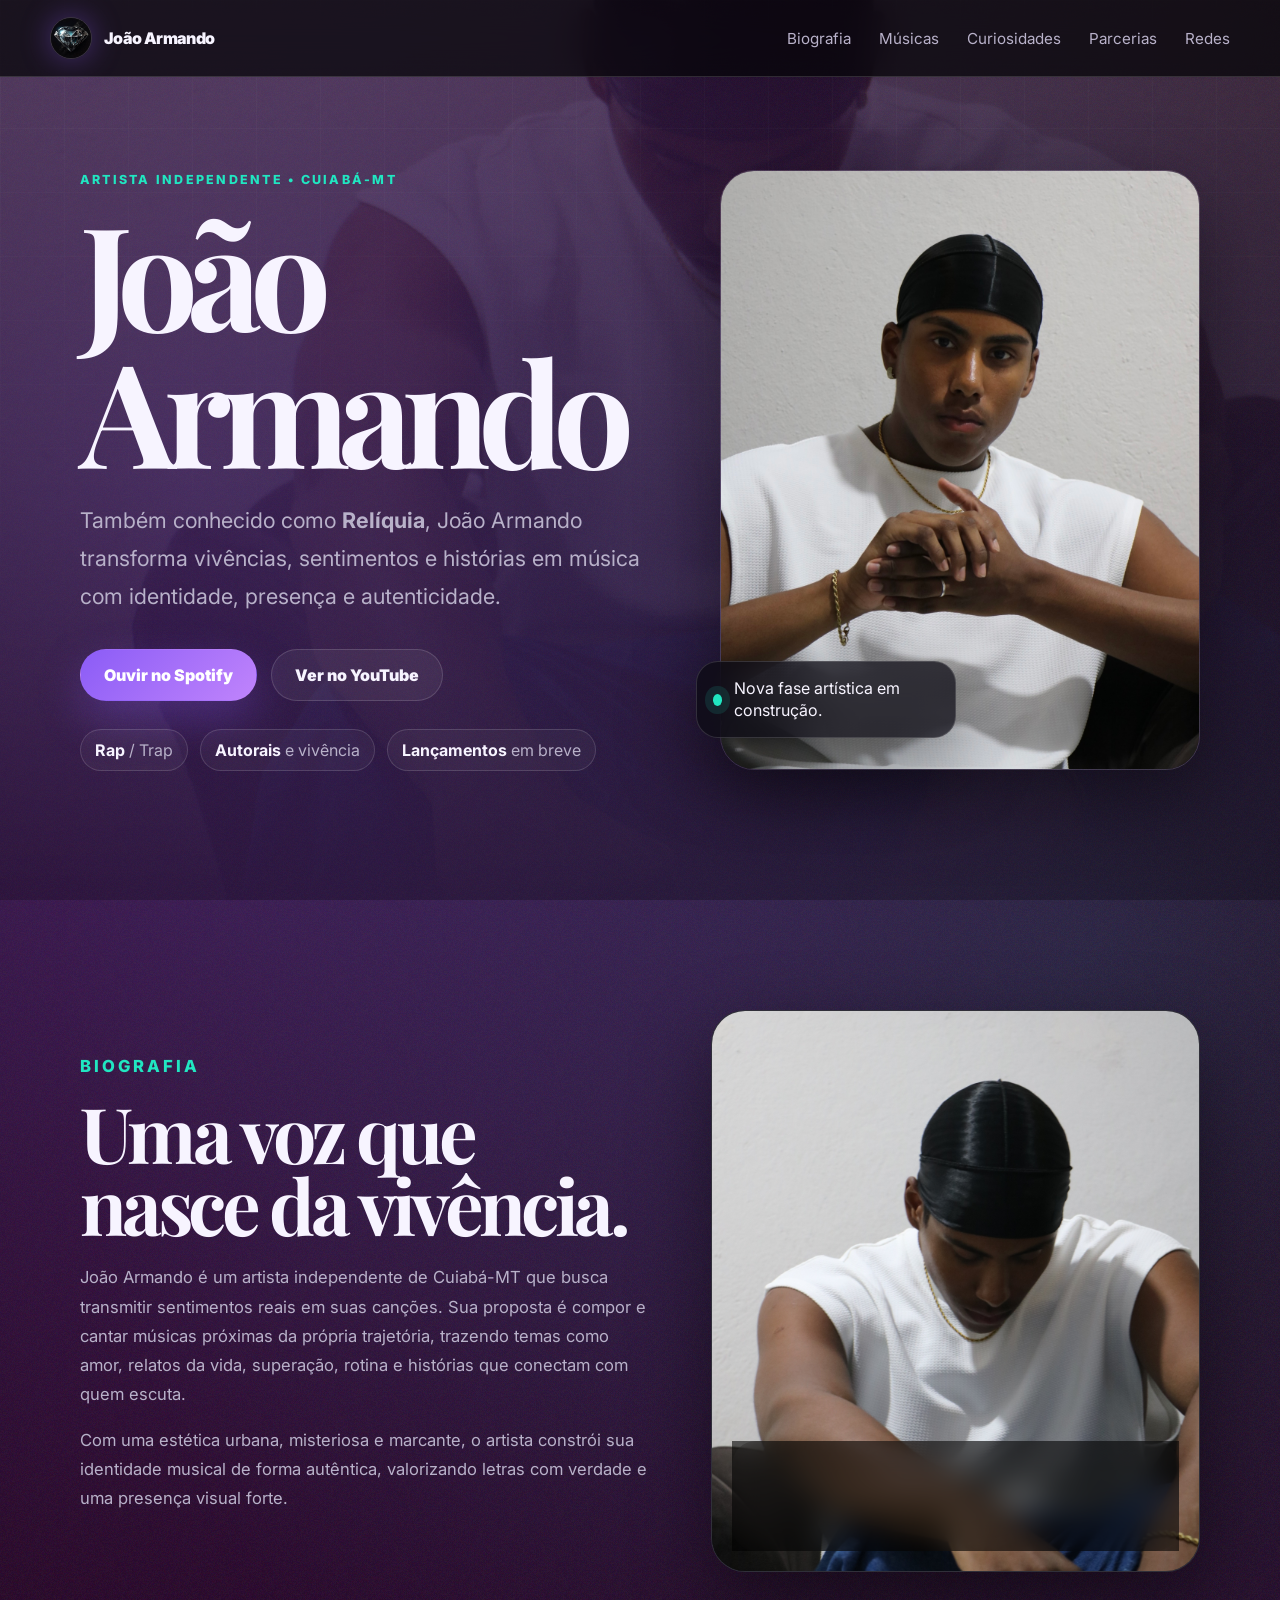
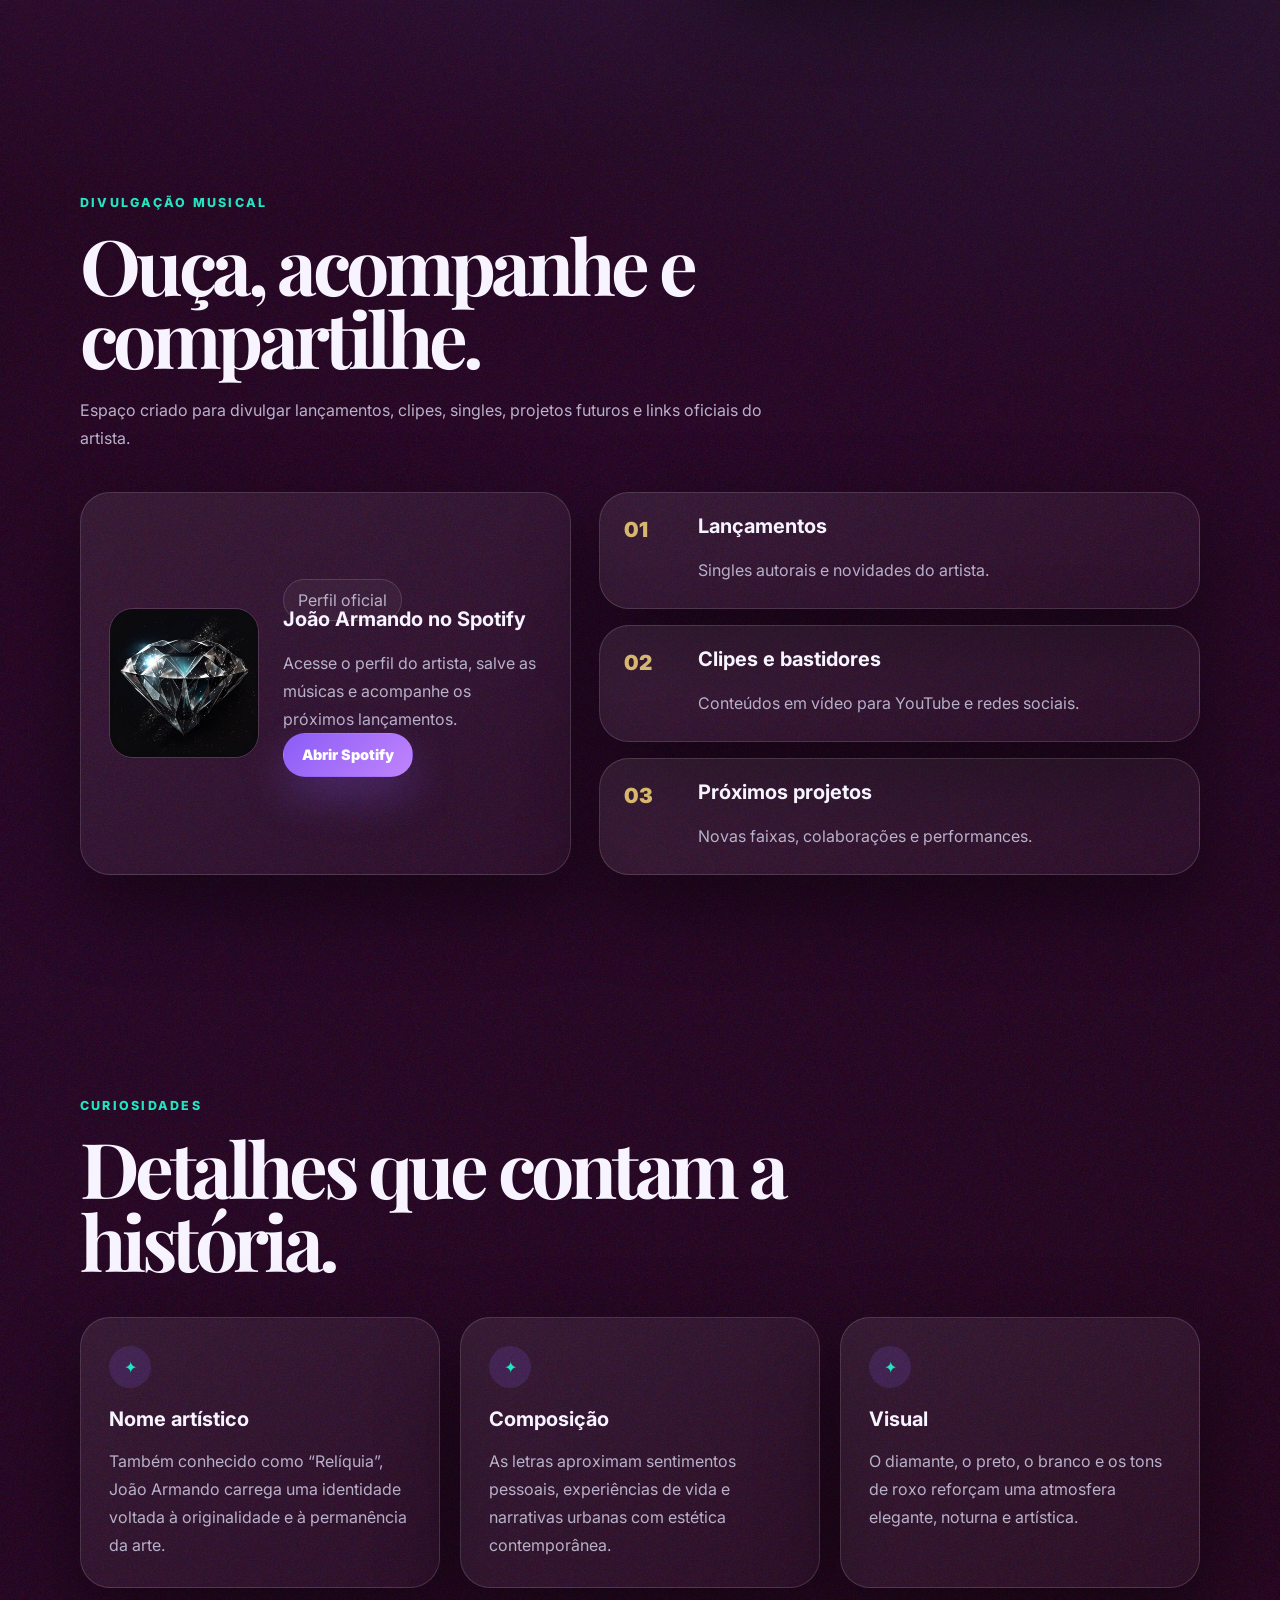
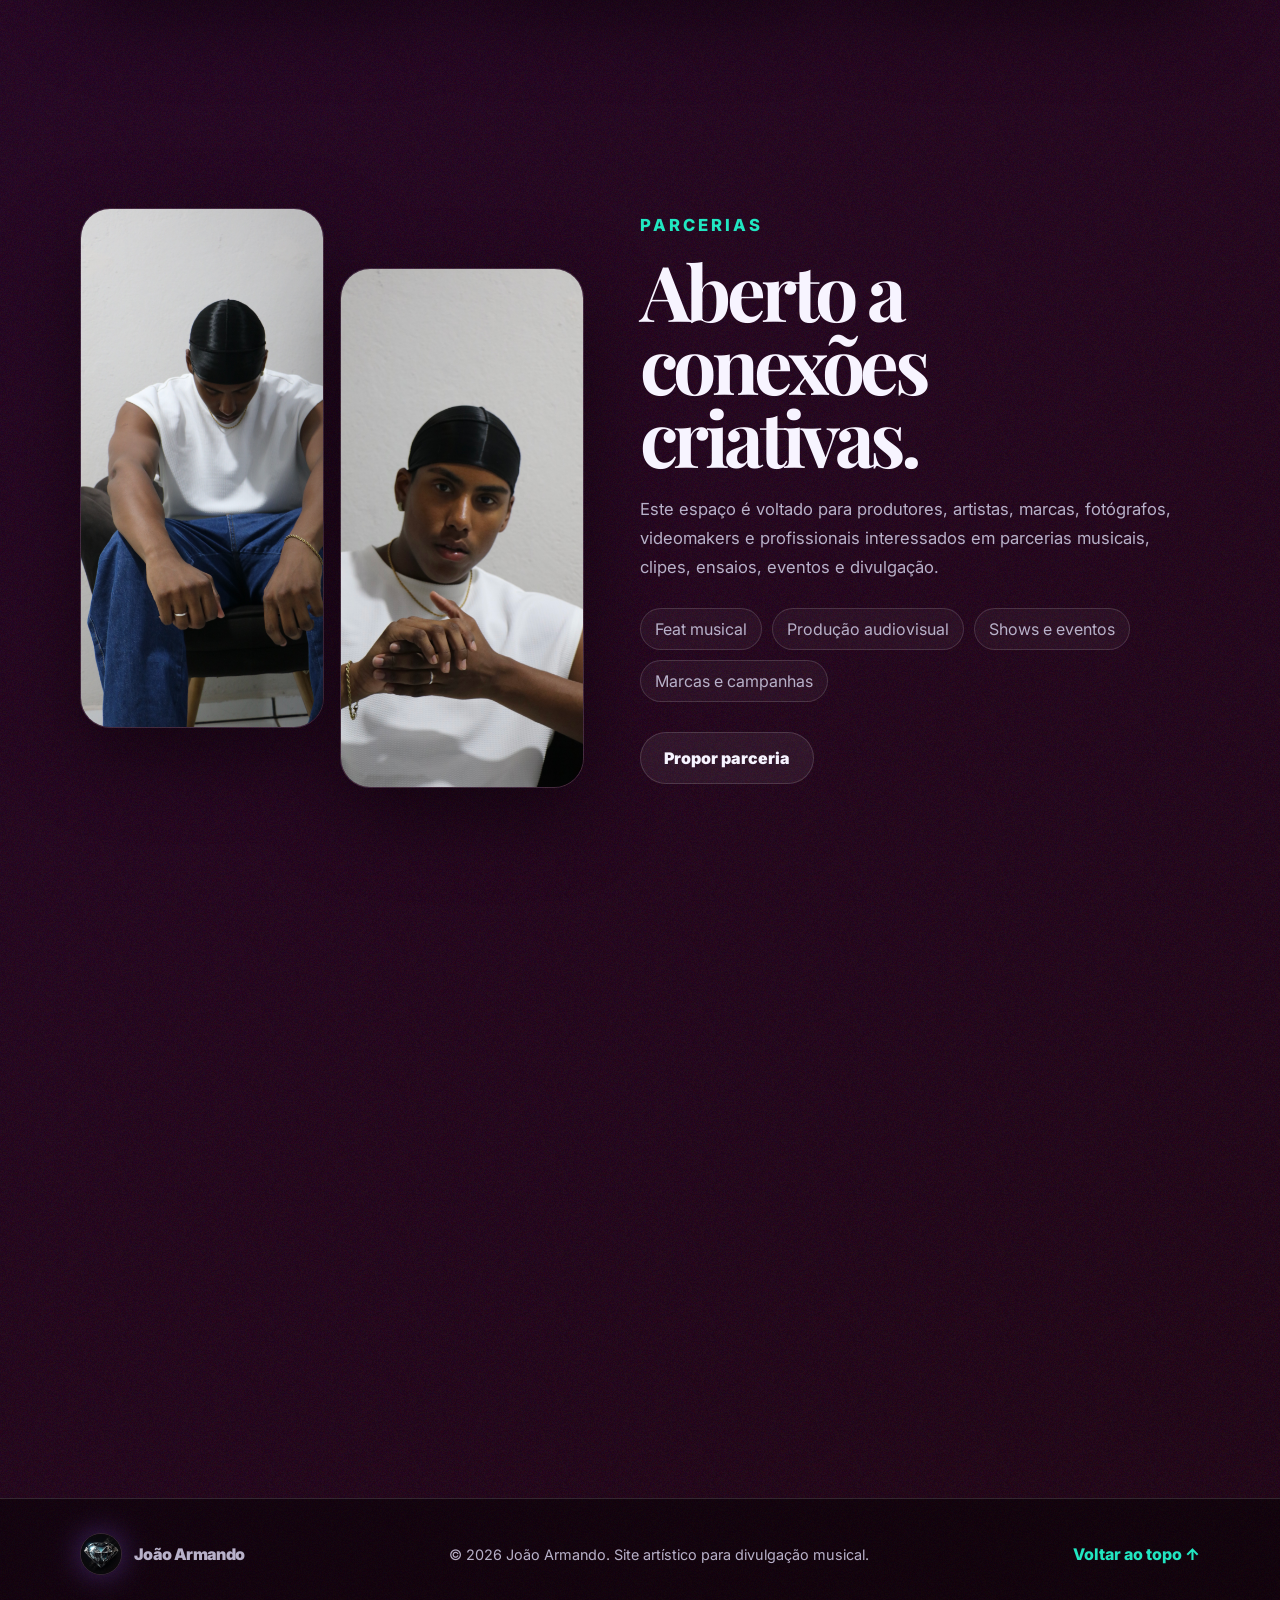
==== index.html @ 47ad0c25 "Relíquia" ====
<!DOCTYPE html>
<html lang="pt-BR">
<head>
  <meta charset="UTF-8" />
  <meta name="viewport" content="width=device-width, initial-scale=1.0" />
  <meta name="description" content="Site oficial do artista musical João Armando: biografia, músicas, parcerias, curiosidades e redes sociais." />
  <meta name="author" content="João Armando" />
  <meta property="og:title" content="João Armando | Site Oficial" />
  <meta property="og:description" content="Conheça João Armando, artista independente de Cuiabá-MT. Ouça suas músicas e acompanhe seus lançamentos." />
  <meta property="og:image" content="imagens/foto-5.jpeg" />
  <title>João Armando | Site Oficial</title>
  <link rel="icon" href="imagens/favicon.png" type="image/png" />
  <link rel="preconnect" href="https://fonts.googleapis.com">
  <link rel="preconnect" href="https://fonts.gstatic.com" crossorigin>
  <link href="https://fonts.googleapis.com/css2?family=Inter:wght@400;500;700;800;900&family=Playfair+Display:wght@700;900&display=swap" rel="stylesheet">
  <link rel="stylesheet" href="css/style.css" />
</head>
<body>
  <header class="site-header" id="topo">
    <nav class="navbar" aria-label="Navegação principal">
      <a class="brand" href="#topo" aria-label="Página inicial João Armando">
        <img src="imagens/diamante-5.jpeg" alt="Logo diamante João Armando" />
        <span>João Armando</span>
      </a>
      <button class="menu-toggle" aria-label="Abrir menu" aria-controls="menu" aria-expanded="false">☰</button>
      <ul class="menu" id="menu">
        <li><a href="#biografia">Biografia</a></li>
        <li><a href="#musicas">Músicas</a></li>
        <li><a href="#curiosidades">Curiosidades</a></li>
        <li><a href="#parcerias">Parcerias</a></li>
        <li><a href="#redes">Redes</a></li>
      </ul>
    </nav>
  </header>

  <main>
    <section class="hero section" aria-labelledby="hero-title">
      <div class="hero-bg" aria-hidden="true"></div>
      <div class="container hero-grid">
        <div class="hero-content reveal">
          <p class="eyebrow">Artista independente • Cuiabá-MT</p>
          <h1 id="hero-title">João Armando</h1>
          <p class="hero-text">Também conhecido como <strong>Relíquia</strong>, João Armando transforma vivências, sentimentos e histórias em música com identidade, presença e autenticidade.</p>
          <div class="hero-actions">
            <a class="btn btn-primary" href="https://open.spotify.com/intl-pt/artist/1fcetspB9sifVRF2FHH1wx" target="_blank" rel="noopener noreferrer">Ouvir no Spotify</a>
            <a class="btn btn-secondary" href="https://youtube.com/@joaoarmando_?si=9zKTpM1LitqC-idw" target="_blank" rel="noopener noreferrer">Ver no YouTube</a>
          </div>
          <div class="hero-stats" aria-label="Destaques do artista">
            <span><strong>Rap</strong> / Trap</span>
            <span><strong>Autorais</strong> e vivência</span>
            <span><strong>Lançamentos</strong> em breve</span>
          </div>
        </div>
        <div class="hero-card reveal delay-1">
          <img src="imagens/foto-5.jpeg" alt="João Armando em sessão fotográfica" />
          <div class="glass-card">
            <span class="pulse"></span>
            <p>Nova fase artística em construção.</p>
          </div>
        </div>
      </div>
    </section>

    <section class="section biography" id="biografia" aria-labelledby="bio-title">
      <div class="container split-grid">
        <div class="section-copy reveal">
          <p class="eyebrow">Biografia</p>
          <h2 id="bio-title">Uma voz que nasce da vivência.</h2>
          <p>João Armando é um artista independente de Cuiabá-MT que busca transmitir sentimentos reais em suas canções. Sua proposta é compor e cantar músicas próximas da própria trajetória, trazendo temas como amor, relatos da vida, superação, rotina e histórias que conectam com quem escuta.</p>
          <p>Com uma estética urbana, misteriosa e marcante, o artista constrói sua identidade musical de forma autêntica, valorizando letras com verdade e uma presença visual forte.</p>
        </div>
        <div class="quote-card reveal delay-1">
          <img src="imagens/foto-4.jpeg" alt="Retrato artístico de João Armando" />
          <blockquote>“Música é sentimento, memória e vivência transformada em som.”</blockquote>
        </div>
      </div>
    </section>

    <section class="section music" id="musicas" aria-labelledby="music-title">
      <div class="container">
        <div class="section-heading reveal">
          <p class="eyebrow">Divulgação musical</p>
          <h2 id="music-title">Ouça, acompanhe e compartilhe.</h2>
          <p>Espaço criado para divulgar lançamentos, clipes, singles, projetos futuros e links oficiais do artista.</p>
        </div>
        <div class="music-layout">
          <article class="feature-player reveal">
            <div class="cover-art">
              <img src="imagens/diamante-5.jpeg" alt="Arte de capa com diamante" />
            </div>
            <div>
              <span class="tag">Perfil oficial</span>
              <h3>João Armando no Spotify</h3>
              <p>Acesse o perfil do artista, salve as músicas e acompanhe os próximos lançamentos.</p>
              <a class="btn btn-primary small" href="https://open.spotify.com/intl-pt/artist/1fcetspB9sifVRF2FHH1wx" target="_blank" rel="noopener noreferrer">Abrir Spotify</a>
            </div>
          </article>
          <div class="track-list reveal delay-1">
            <article>
              <span>01</span>
              <div><h3>Lançamentos</h3><p>Singles autorais e novidades do artista.</p></div>
            </article>
            <article>
              <span>02</span>
              <div><h3>Clipes e bastidores</h3><p>Conteúdos em vídeo para YouTube e redes sociais.</p></div>
            </article>
            <article>
              <span>03</span>
              <div><h3>Próximos projetos</h3><p>Novas faixas, colaborações e performances.</p></div>
            </article>
          </div>
        </div>
      </div>
    </section>

    <section class="section curiosities" id="curiosidades" aria-labelledby="curiosities-title">
      <div class="container">
        <div class="section-heading reveal">
          <p class="eyebrow">Curiosidades</p>
          <h2 id="curiosities-title">Detalhes que contam a história.</h2>
        </div>
        <div class="cards-grid">
          <article class="info-card reveal">
            <h3>Nome artístico</h3>
            <p>Também conhecido como “Relíquia”, João Armando carrega uma identidade voltada à originalidade e à permanência da arte.</p>
          </article>
          <article class="info-card reveal delay-1">
            <h3>Composição</h3>
            <p>As letras aproximam sentimentos pessoais, experiências de vida e narrativas urbanas com estética contemporânea.</p>
          </article>
          <article class="info-card reveal delay-2">
            <h3>Visual</h3>
            <p>O diamante, o preto, o branco e os tons de roxo reforçam uma atmosfera elegante, noturna e artística.</p>
          </article>
        </div>
      </div>
    </section>

    <section class="section partnerships" id="parcerias" aria-labelledby="partners-title">
      <div class="container split-grid reverse">
        <div class="gallery-mosaic reveal">
          <img src="imagens/foto-3.jpeg" alt="Foto artística João Armando sentado" />
          <img src="imagens/foto-6.jpeg" alt="Retrato João Armando olhando para a câmera" />
        </div>
        <div class="section-copy reveal delay-1">
          <p class="eyebrow">Parcerias</p>
          <h2 id="partners-title">Aberto a conexões criativas.</h2>
          <p>Este espaço é voltado para produtores, artistas, marcas, fotógrafos, videomakers e profissionais interessados em parcerias musicais, clipes, ensaios, eventos e divulgação.</p>
          <div class="partner-list">
            <span>Feat musical</span>
            <span>Produção audiovisual</span>
            <span>Shows e eventos</span>
            <span>Marcas e campanhas</span>
          </div>
          <a class="btn btn-secondary" href="mailto:contato@joaoarmando.com?subject=Parceria%20com%20Jo%C3%A3o%20Armando">Propor parceria</a>
        </div>
      </div>
    </section>

    <section class="section social" id="redes" aria-labelledby="social-title">
      <div class="container social-box reveal">
        <p class="eyebrow">Redes sociais</p>
        <h2 id="social-title">Siga João Armando.</h2>
        <p>Acompanhe lançamentos, bastidores, fotos, novidades e conteúdos oficiais.</p>
        <div class="social-links">
          <a href="https://open.spotify.com/intl-pt/artist/1fcetspB9sifVRF2FHH1wx" target="_blank" rel="noopener noreferrer" aria-label="Spotify de João Armando">
            <img src="imagens/spotify.svg" alt="" /> Spotify
          </a>
          <a href="https://www.instagram.com/armandooj_?igsh=MzkzcWM2dXNzdDd6&utm_source=qr" target="_blank" rel="noopener noreferrer" aria-label="Instagram de João Armando">
            <img src="imagens/instagram.png" alt="" /> Instagram
          </a>
          <a href="https://youtube.com/@joaoarmando_?si=9zKTpM1LitqC-idw" target="_blank" rel="noopener noreferrer" aria-label="YouTube de João Armando">▶ YouTube</a>
        </div>
      </div>
    </section>
  </main>

  <footer class="site-footer">
    <div class="container footer-grid">
      <a class="brand" href="#topo">
        <img src="imagens/diamante-5.jpeg" alt="Logo diamante João Armando" />
        <span>João Armando</span>
      </a>
      <p>© 2026 João Armando. Site artístico para divulgação musical.</p>
      <a href="#topo">Voltar ao topo ↑</a>
    </div>
  </footer>

  <script>
    const toggle = document.querySelector('.menu-toggle');
    const menu = document.querySelector('#menu');
    toggle.addEventListener('click', () => {
      const open = menu.classList.toggle('is-open');
      toggle.setAttribute('aria-expanded', open ? 'true' : 'false');
    });

    const reveals = document.querySelectorAll('.reveal');
    const observer = new IntersectionObserver((entries) => {
      entries.forEach((entry) => {
        if (entry.isIntersecting) entry.target.classList.add('visible');
      });
    }, { threshold: 0.12 });
    reveals.forEach((el) => observer.observe(el));
  </script>
</body>
</html>
---- css/style.css ----
:root {
  --bg: #050508;
  --bg-soft: #0e0d18;
  --text: #f7f4ff;
  --muted: #b8b1c9;
  --line: rgba(255, 255, 255, 0.14);
  --accent: #8b5cf6;
  --accent-2: #21e6c1;
  --gold: #d7b66d;
  --shadow: 0 28px 80px rgba(0, 0, 0, 0.45);
}

* { box-sizing: border-box; }
html { scroll-behavior: smooth; }
body {
  margin: 0;
  font-family: 'Inter', Arial, sans-serif;
  color: var(--text);
  background:
    radial-gradient(circle at 15% 10%, rgba(139, 92, 246, 0.35), transparent 30%),
    radial-gradient(circle at 85% 20%, rgba(33, 230, 193, 0.12), transparent 26%),
    url('../imagens/ruido.png'),
    linear-gradient(145deg, #030304 0%, #0d061c 44%, #050508 100%);
  min-height: 100vh;
  overflow-x: hidden;
}

body::before {
  content: "";
  position: fixed;
  inset: 0;
  pointer-events: none;
  background: linear-gradient(rgba(255,255,255,.03) 1px, transparent 1px), linear-gradient(90deg, rgba(255,255,255,.03) 1px, transparent 1px);
  background-size: 64px 64px;
  mask-image: linear-gradient(to bottom, black 0%, transparent 80%);
  z-index: -1;
}

img { max-width: 100%; display: block; }
a { color: inherit; text-decoration: none; }
.container { width: min(1120px, calc(100% - 32px)); margin: 0 auto; }
.section { padding: 110px 0; position: relative; }

.site-header {
  position: fixed;
  top: 0;
  left: 0;
  right: 0;
  z-index: 20;
  backdrop-filter: blur(18px);
  background: rgba(5, 5, 8, 0.72);
  border-bottom: 1px solid var(--line);
}

.navbar {
  width: min(1180px, calc(100% - 32px));
  margin: 0 auto;
  height: 76px;
  display: flex;
  align-items: center;
  justify-content: space-between;
}

.brand { display: inline-flex; align-items: center; gap: 12px; font-weight: 900; letter-spacing: -.04em; }
.brand img { width: 42px; height: 42px; object-fit: cover; border-radius: 50%; border: 1px solid var(--line); box-shadow: 0 0 30px rgba(139, 92, 246, .4); }

.menu { display: flex; gap: 28px; list-style: none; margin: 0; padding: 0; color: var(--muted); font-size: .95rem; }
.menu a { transition: .25s ease; }
.menu a:hover { color: var(--text); }
.menu-toggle { display: none; background: transparent; color: var(--text); border: 1px solid var(--line); border-radius: 12px; padding: 8px 11px; font-size: 1.2rem; }

.hero { min-height: 100vh; display: flex; align-items: center; padding-top: 150px; }
.hero-bg {
  position: absolute;
  inset: 0;
  background: linear-gradient(to bottom, rgba(5,5,8,.25), rgba(5,5,8,.95)), url('../imagens/foto-3.jpeg') center/cover no-repeat;
  opacity: .25;
  filter: saturate(1.1) contrast(1.05);
}
.hero-grid { position: relative; display: grid; grid-template-columns: 1.03fr .85fr; gap: 58px; align-items: center; }
.eyebrow { margin: 0 0 14px; color: var(--accent-2); text-transform: uppercase; letter-spacing: .18em; font-size: .78rem; font-weight: 800; }
h1, h2, h3 { margin-top: 0; line-height: .95; }
h1 { font-family: 'Playfair Display', serif; font-size: clamp(4rem, 12vw, 9rem); letter-spacing: -.08em; margin-bottom: 24px; }
h2 { font-family: 'Playfair Display', serif; font-size: clamp(2.4rem, 6vw, 5rem); letter-spacing: -.06em; margin-bottom: 22px; }
h3 { font-size: 1.25rem; }
p { color: var(--muted); line-height: 1.75; }
.hero-text { font-size: clamp(1.05rem, 2vw, 1.35rem); max-width: 640px; }
.hero-actions { display: flex; flex-wrap: wrap; gap: 14px; margin: 34px 0 28px; }
.btn {
  display: inline-flex;
  align-items: center;
  justify-content: center;
  min-height: 52px;
  padding: 0 23px;
  border-radius: 999px;
  font-weight: 900;
  border: 1px solid var(--line);
  transition: transform .25s ease, background .25s ease, border .25s ease;
}
.btn:hover { transform: translateY(-3px); }
.btn-primary { background: linear-gradient(135deg, var(--accent), #c084fc); color: white; border-color: transparent; box-shadow: 0 18px 45px rgba(139, 92, 246, .3); }
.btn-secondary { background: rgba(255,255,255,.06); }
.btn.small { min-height: 44px; padding: 0 18px; font-size: .9rem; }
.hero-stats { display: flex; flex-wrap: wrap; gap: 12px; }
.hero-stats span, .partner-list span, .tag {
  border: 1px solid var(--line);
  color: var(--muted);
  border-radius: 999px;
  padding: 10px 14px;
  background: rgba(255,255,255,.04);
}
.hero-stats strong { color: var(--text); }

.hero-card { position: relative; }
.hero-card > img { width: 100%; aspect-ratio: 4 / 5; object-fit: cover; border-radius: 34px; box-shadow: var(--shadow); border: 1px solid var(--line); }
.glass-card { position: absolute; left: -24px; bottom: 32px; max-width: 260px; display: flex; align-items: center; gap: 12px; background: rgba(10,9,18,.72); border: 1px solid var(--line); border-radius: 22px; backdrop-filter: blur(18px); padding: 16px; box-shadow: var(--shadow); }
.glass-card p { margin: 0; color: var(--text); line-height: 1.35; }
.pulse { width: 12px; height: 12px; border-radius: 50%; background: var(--accent-2); box-shadow: 0 0 0 8px rgba(33, 230, 193, .12); }

.split-grid { display: grid; grid-template-columns: 1fr .85fr; gap: 56px; align-items: center; }
.split-grid.reverse { grid-template-columns: .9fr 1fr; }
.section-copy p { font-size: 1.04rem; }
.quote-card { position: relative; border-radius: 34px; overflow: hidden; background: var(--bg-soft); border: 1px solid var(--line); box-shadow: var(--shadow); }
.quote-card img { width: 100%; height: 560px; object-fit: cover; }
.quote-card blockquote { position: absolute; left: 20px; right: 20px; bottom: 20px; margin: 0; padding: 22px; border-radius: 24px; background: rgba(0,0,0,.58); backdrop-filter: blur(14px); font-family: 'Playfair Display', serif; font-size: 1.55rem; }

.section-heading { max-width: 720px; margin-bottom: 40px; }
.music-layout { display: grid; grid-template-columns: .9fr 1.1fr; gap: 28px; }
.feature-player, .track-list article, .info-card, .social-box {
  background: linear-gradient(145deg, rgba(255,255,255,.08), rgba(255,255,255,.035));
  border: 1px solid var(--line);
  border-radius: 30px;
  box-shadow: var(--shadow);
}
.feature-player { padding: 28px; display: grid; grid-template-columns: 150px 1fr; gap: 24px; align-items: center; }
.cover-art img { aspect-ratio: 1; object-fit: cover; border-radius: 24px; border: 1px solid var(--line); }
.track-list { display: grid; gap: 16px; }
.track-list article { padding: 24px; display: grid; grid-template-columns: 56px 1fr; gap: 18px; align-items: start; }
.track-list span { color: var(--gold); font-weight: 900; font-size: 1.3rem; }
.track-list p, .feature-player p, .info-card p { margin-bottom: 0; }

.cards-grid { display: grid; grid-template-columns: repeat(3, 1fr); gap: 20px; }
.info-card { padding: 28px; min-height: 250px; }
.info-card h3 { color: var(--text); margin-bottom: 18px; }
.info-card::before { content: "✦"; display: inline-grid; place-items: center; width: 42px; height: 42px; margin-bottom: 22px; border-radius: 50%; background: rgba(139, 92, 246, .16); color: var(--accent-2); }

.gallery-mosaic { display: grid; grid-template-columns: 1fr 1fr; gap: 16px; }
.gallery-mosaic img { height: 520px; width: 100%; object-fit: cover; border-radius: 30px; border: 1px solid var(--line); box-shadow: var(--shadow); }
.gallery-mosaic img:nth-child(2) { margin-top: 60px; }
.partner-list { display: flex; flex-wrap: wrap; gap: 10px; margin: 26px 0 30px; }

.social-box { text-align: center; padding: 60px 30px; }
.social-box p { max-width: 600px; margin: 0 auto 30px; }
.social-links { display: flex; flex-wrap: wrap; justify-content: center; gap: 14px; }
.social-links a { min-height: 54px; display: inline-flex; align-items: center; gap: 10px; border: 1px solid var(--line); border-radius: 999px; padding: 0 22px; background: rgba(255,255,255,.06); font-weight: 900; transition: .25s ease; }
.social-links a:hover { transform: translateY(-3px); background: rgba(255,255,255,.1); }
.social-links img { width: 24px; height: 24px; object-fit: contain; }

.site-footer { border-top: 1px solid var(--line); padding: 34px 0; background: rgba(0,0,0,.45); }
.footer-grid { display: flex; justify-content: space-between; gap: 20px; align-items: center; color: var(--muted); }
.footer-grid p { margin: 0; font-size: .9rem; }
.footer-grid > a:last-child { color: var(--accent-2); font-weight: 800; }

.reveal { opacity: 0; transform: translateY(26px); transition: 700ms ease; }
.reveal.visible { opacity: 1; transform: translateY(0); }
.delay-1 { transition-delay: 120ms; }
.delay-2 { transition-delay: 220ms; }

@media (max-width: 920px) {
  .menu-toggle { display: block; }
  .menu { position: absolute; top: 76px; left: 16px; right: 16px; display: none; flex-direction: column; gap: 4px; background: rgba(5,5,8,.96); border: 1px solid var(--line); border-radius: 20px; padding: 16px; }
  .menu.is-open { display: flex; }
  .menu a { display: block; padding: 12px; }
  .hero-grid, .split-grid, .split-grid.reverse, .music-layout { grid-template-columns: 1fr; }
  .hero { padding-top: 120px; }
  .hero-card { max-width: 520px; }
  .cards-grid { grid-template-columns: 1fr; }
  .gallery-mosaic img { height: 420px; }
  .footer-grid { flex-direction: column; text-align: center; }
}

@media (max-width: 620px) {
  .section { padding: 78px 0; }
  h1 { font-size: 4rem; }
  .hero-actions, .social-links { align-items: stretch; flex-direction: column; }
  .btn, .social-links a { width: 100%; }
  .feature-player { grid-template-columns: 1fr; }
  .glass-card { position: static; margin-top: 16px; max-width: none; }
  .quote-card img, .gallery-mosaic img { height: 360px; }
  .gallery-mosaic { grid-template-columns: 1fr; }
  .gallery-mosaic img:nth-child(2) { margin-top: 0; }
}
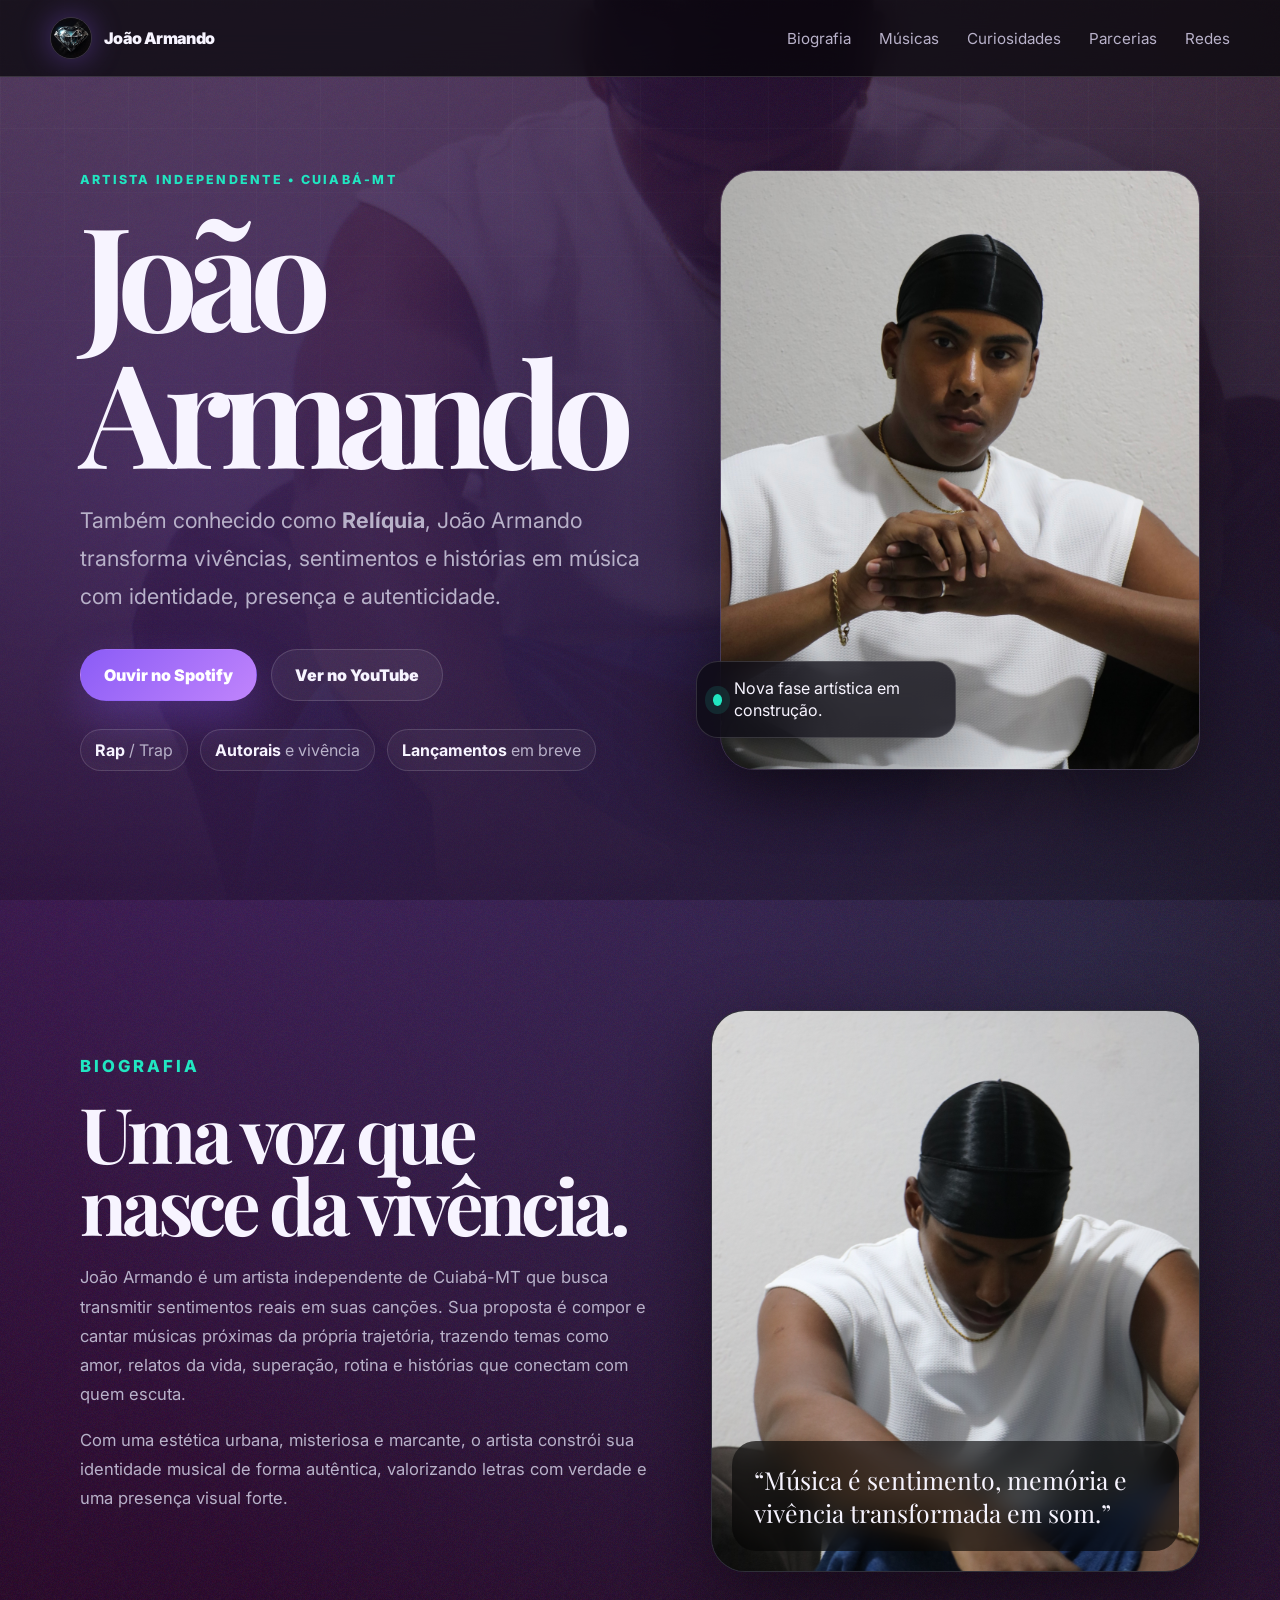
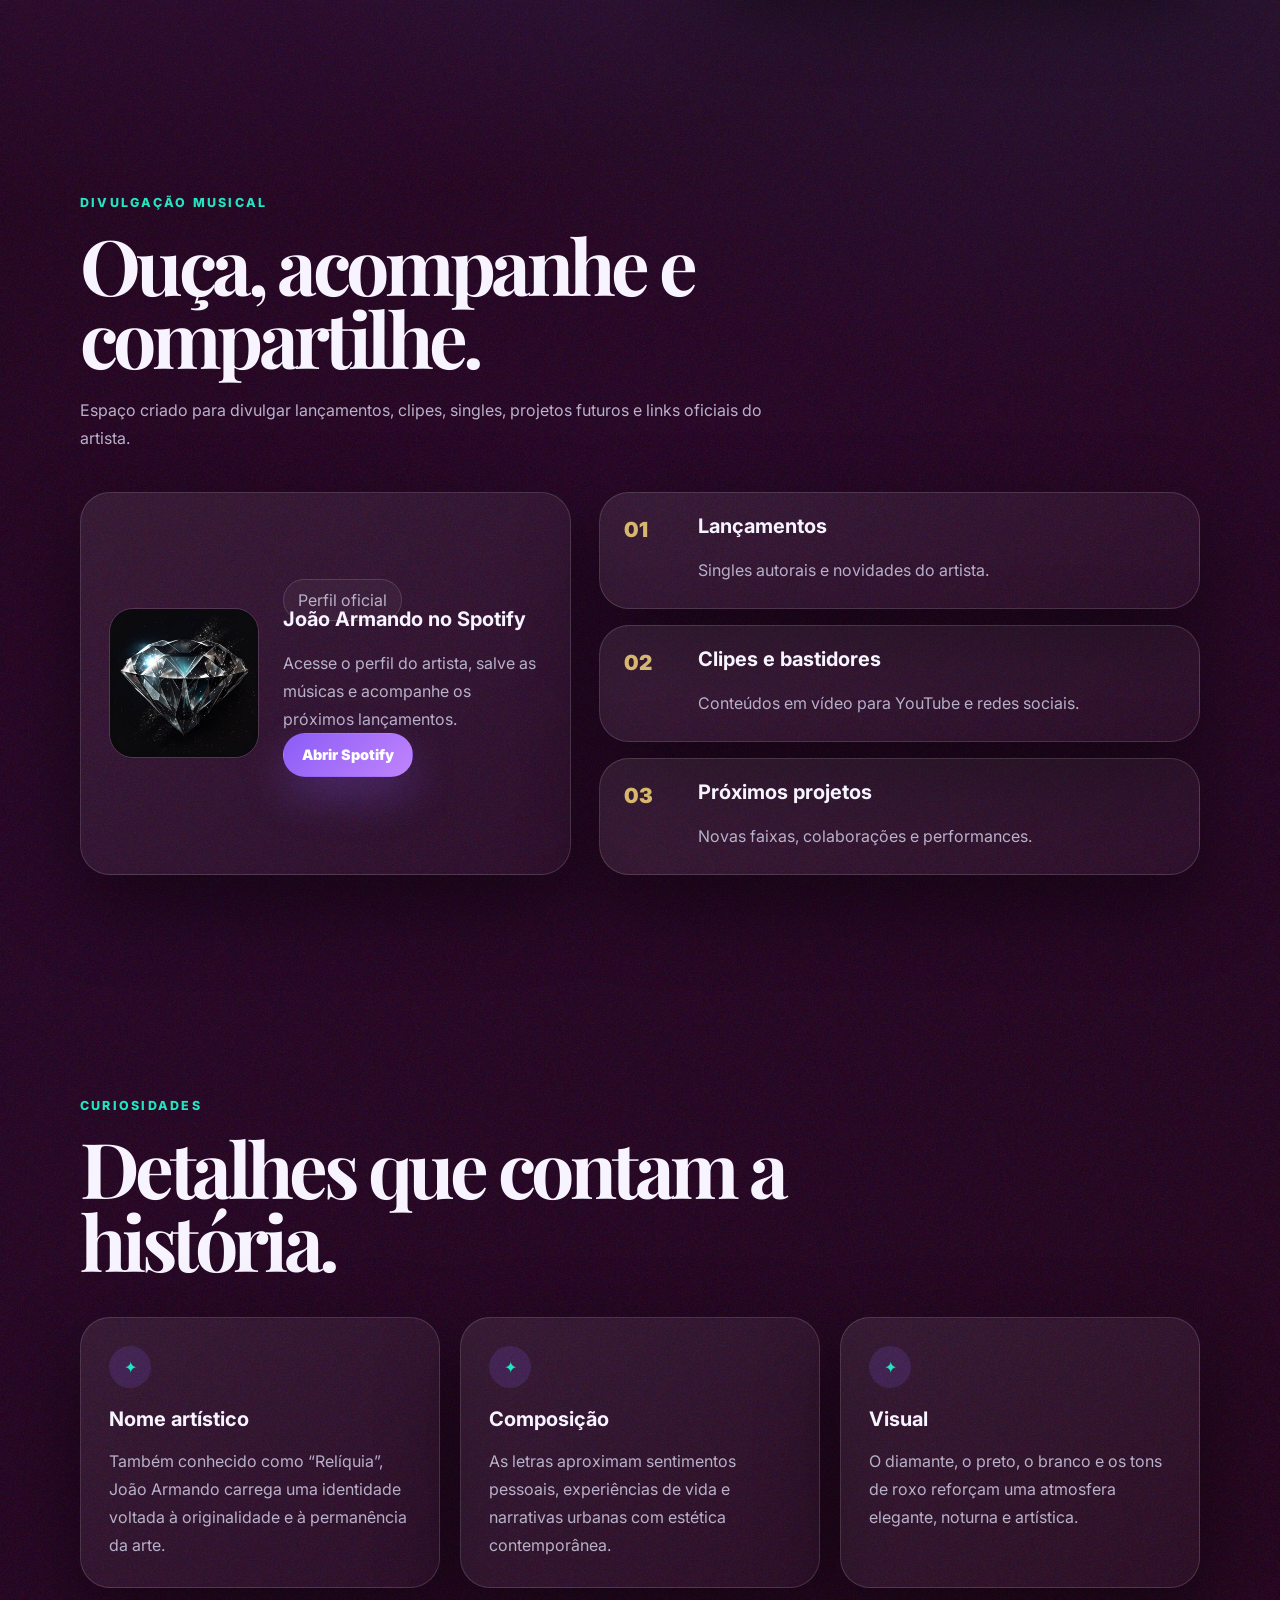
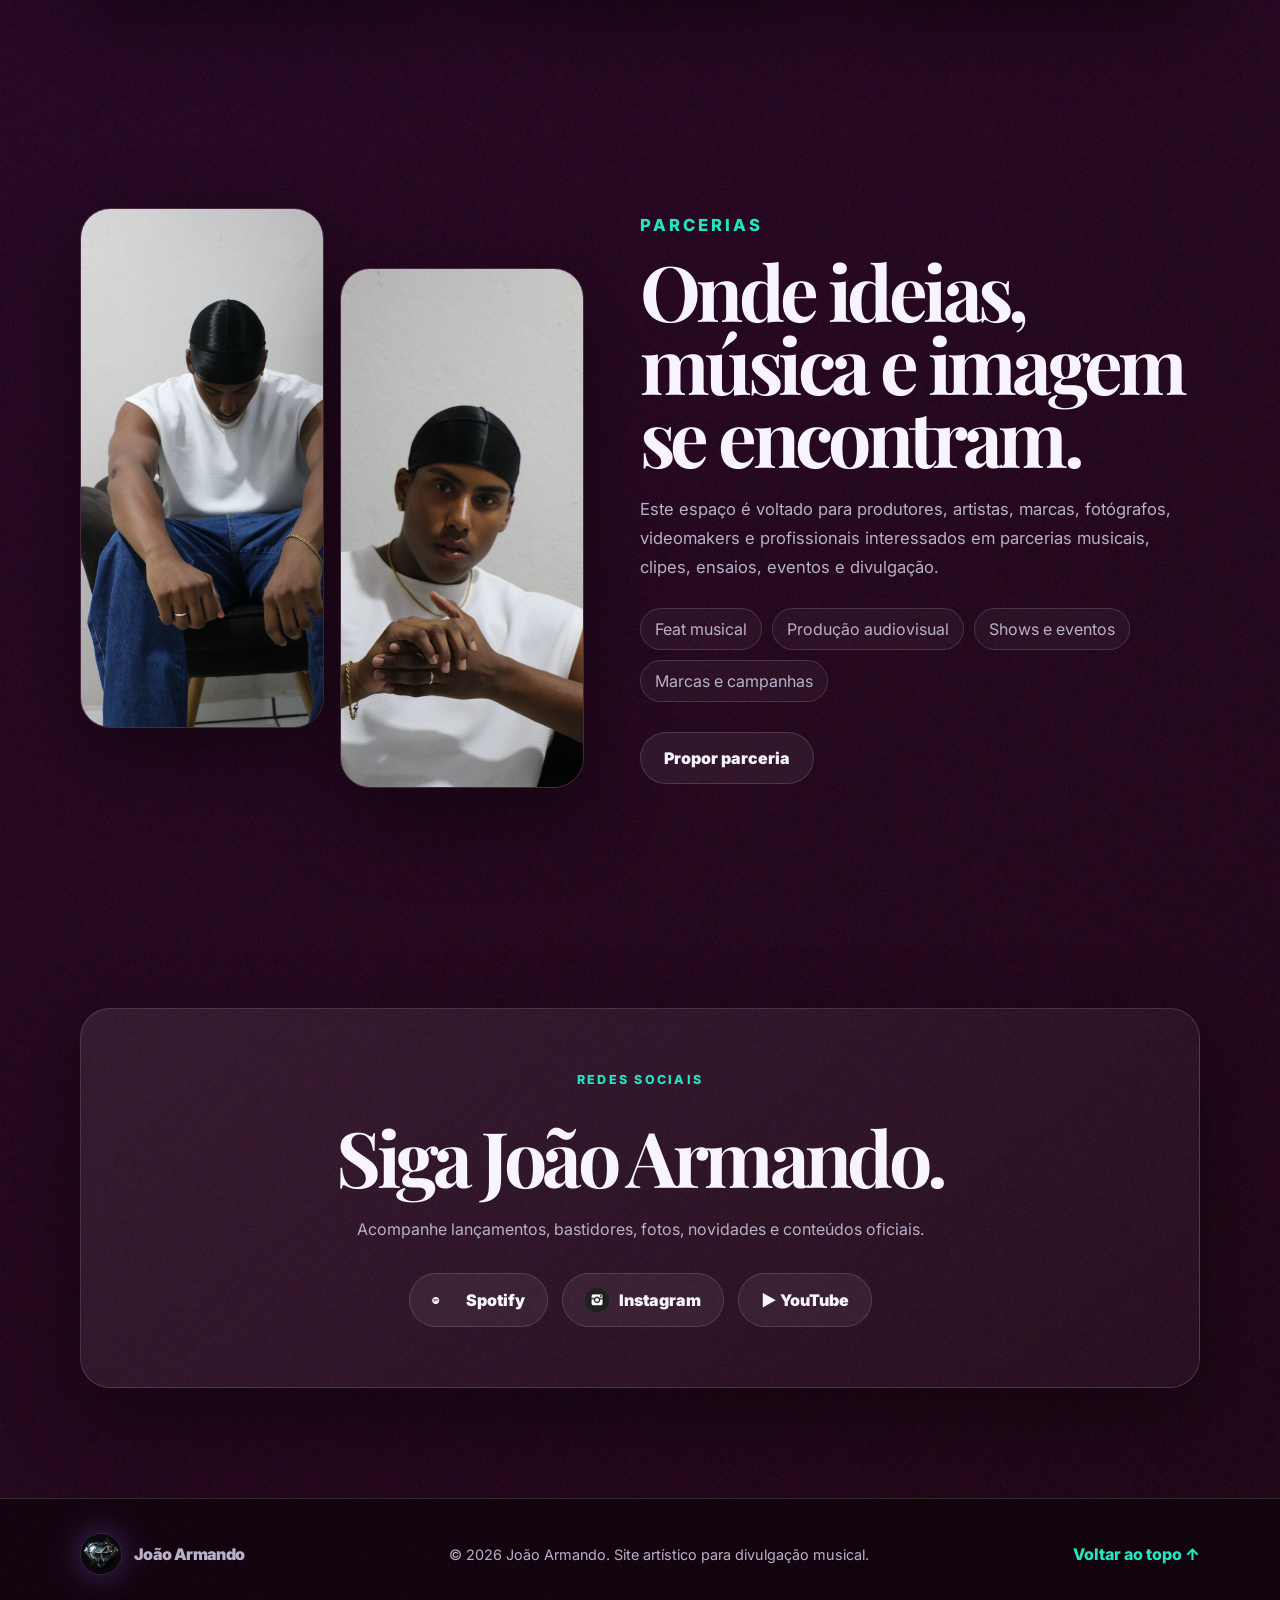
==== commit 739be709: "Relíquia" ====
--- a/index.html
+++ b/index.html
@@ -144,7 +144,7 @@
         </div>
         <div class="section-copy reveal delay-1">
           <p class="eyebrow">Parcerias</p>
-          <h2 id="partners-title">Aberto a conexões criativas.</h2>
+          <h2 id="partners-title">Onde ideias, música e imagem se encontram.</h2>
           <p>Este espaço é voltado para produtores, artistas, marcas, fotógrafos, videomakers e profissionais interessados em parcerias musicais, clipes, ensaios, eventos e divulgação.</p>
           <div class="partner-list">
             <span>Feat musical</span>
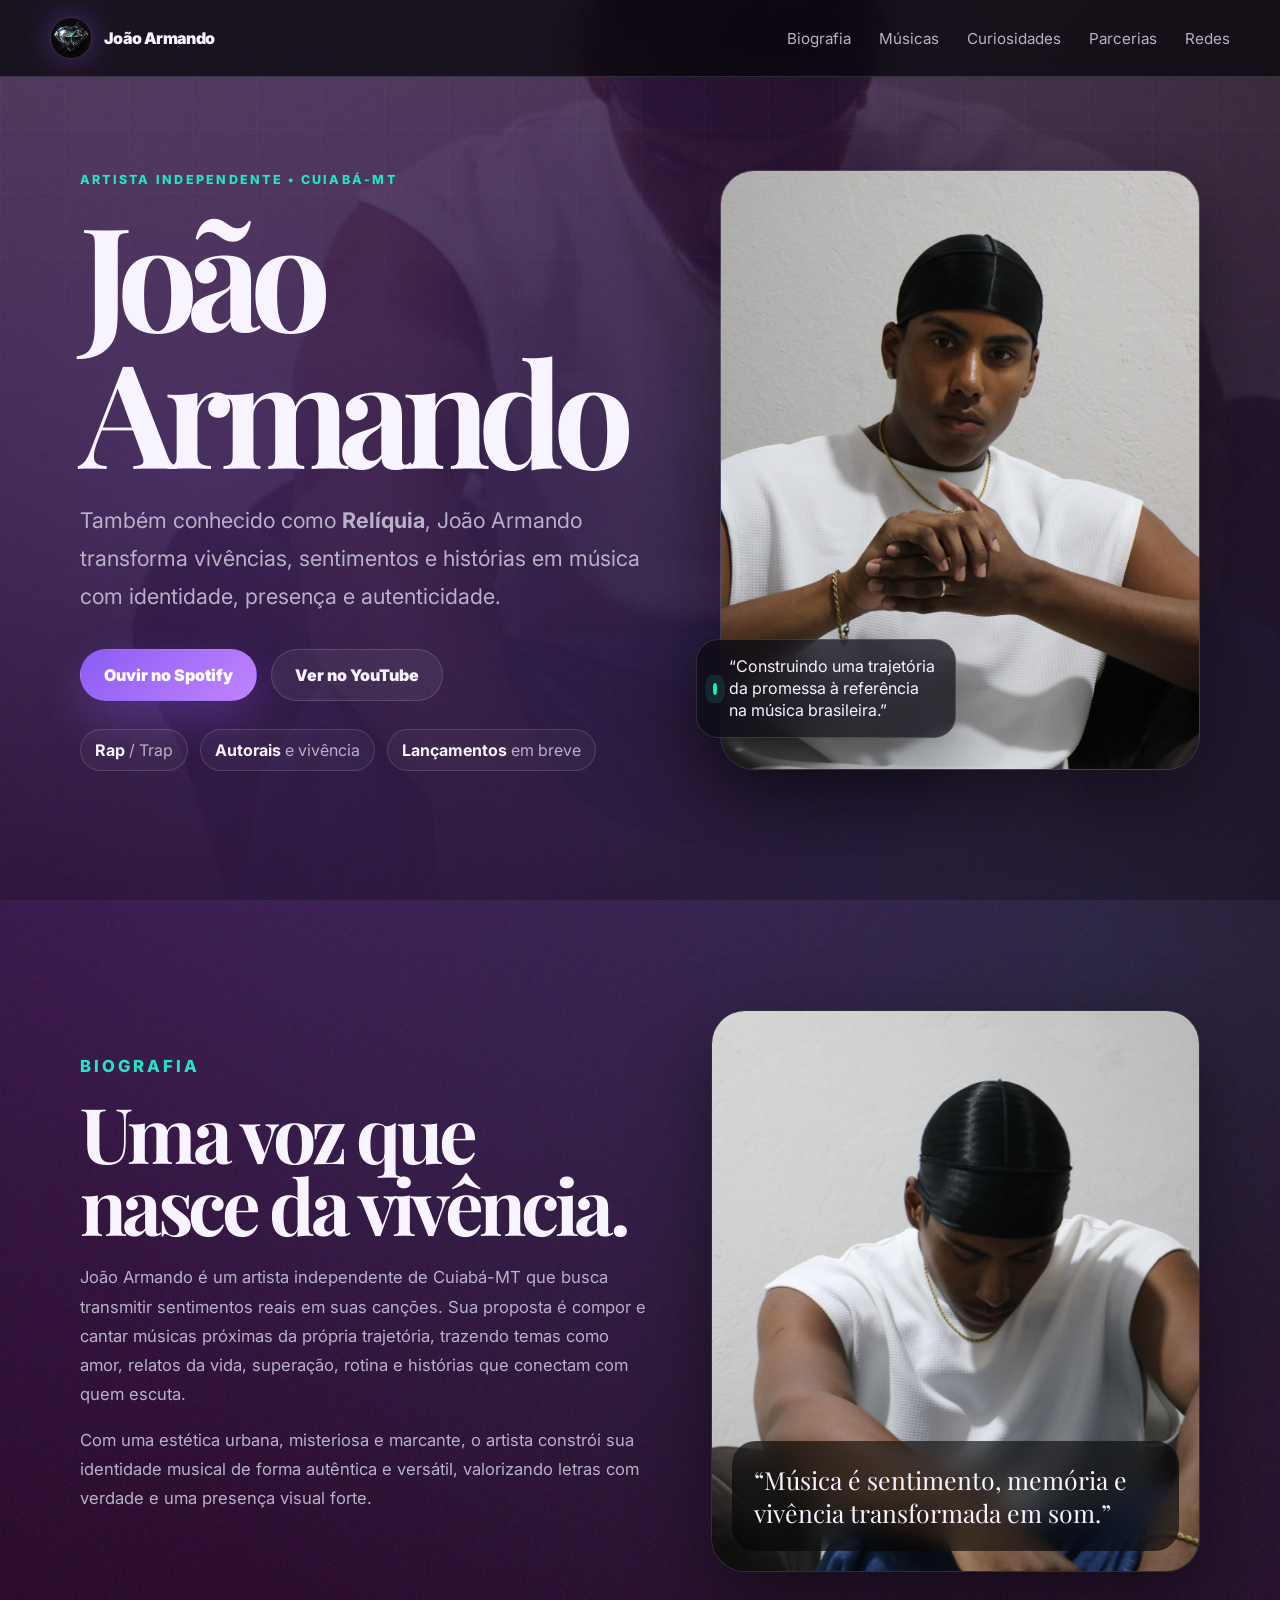
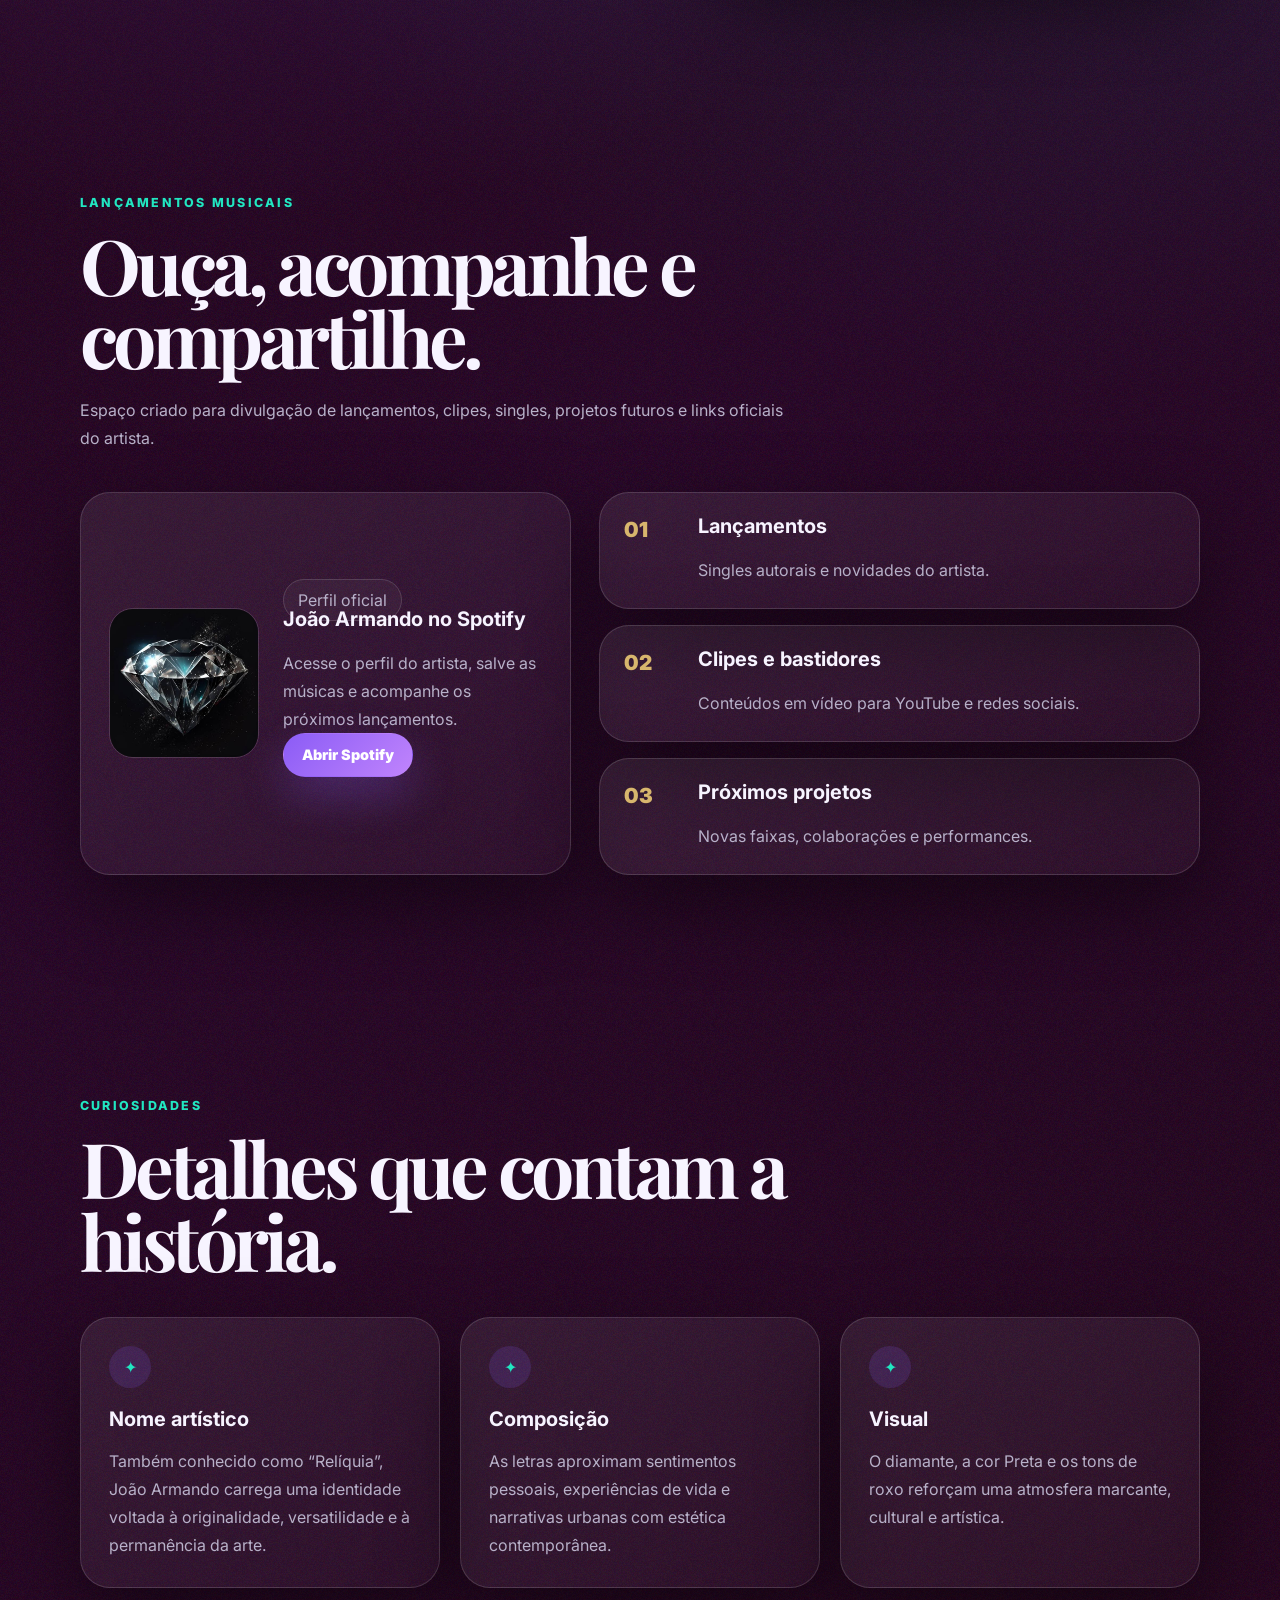
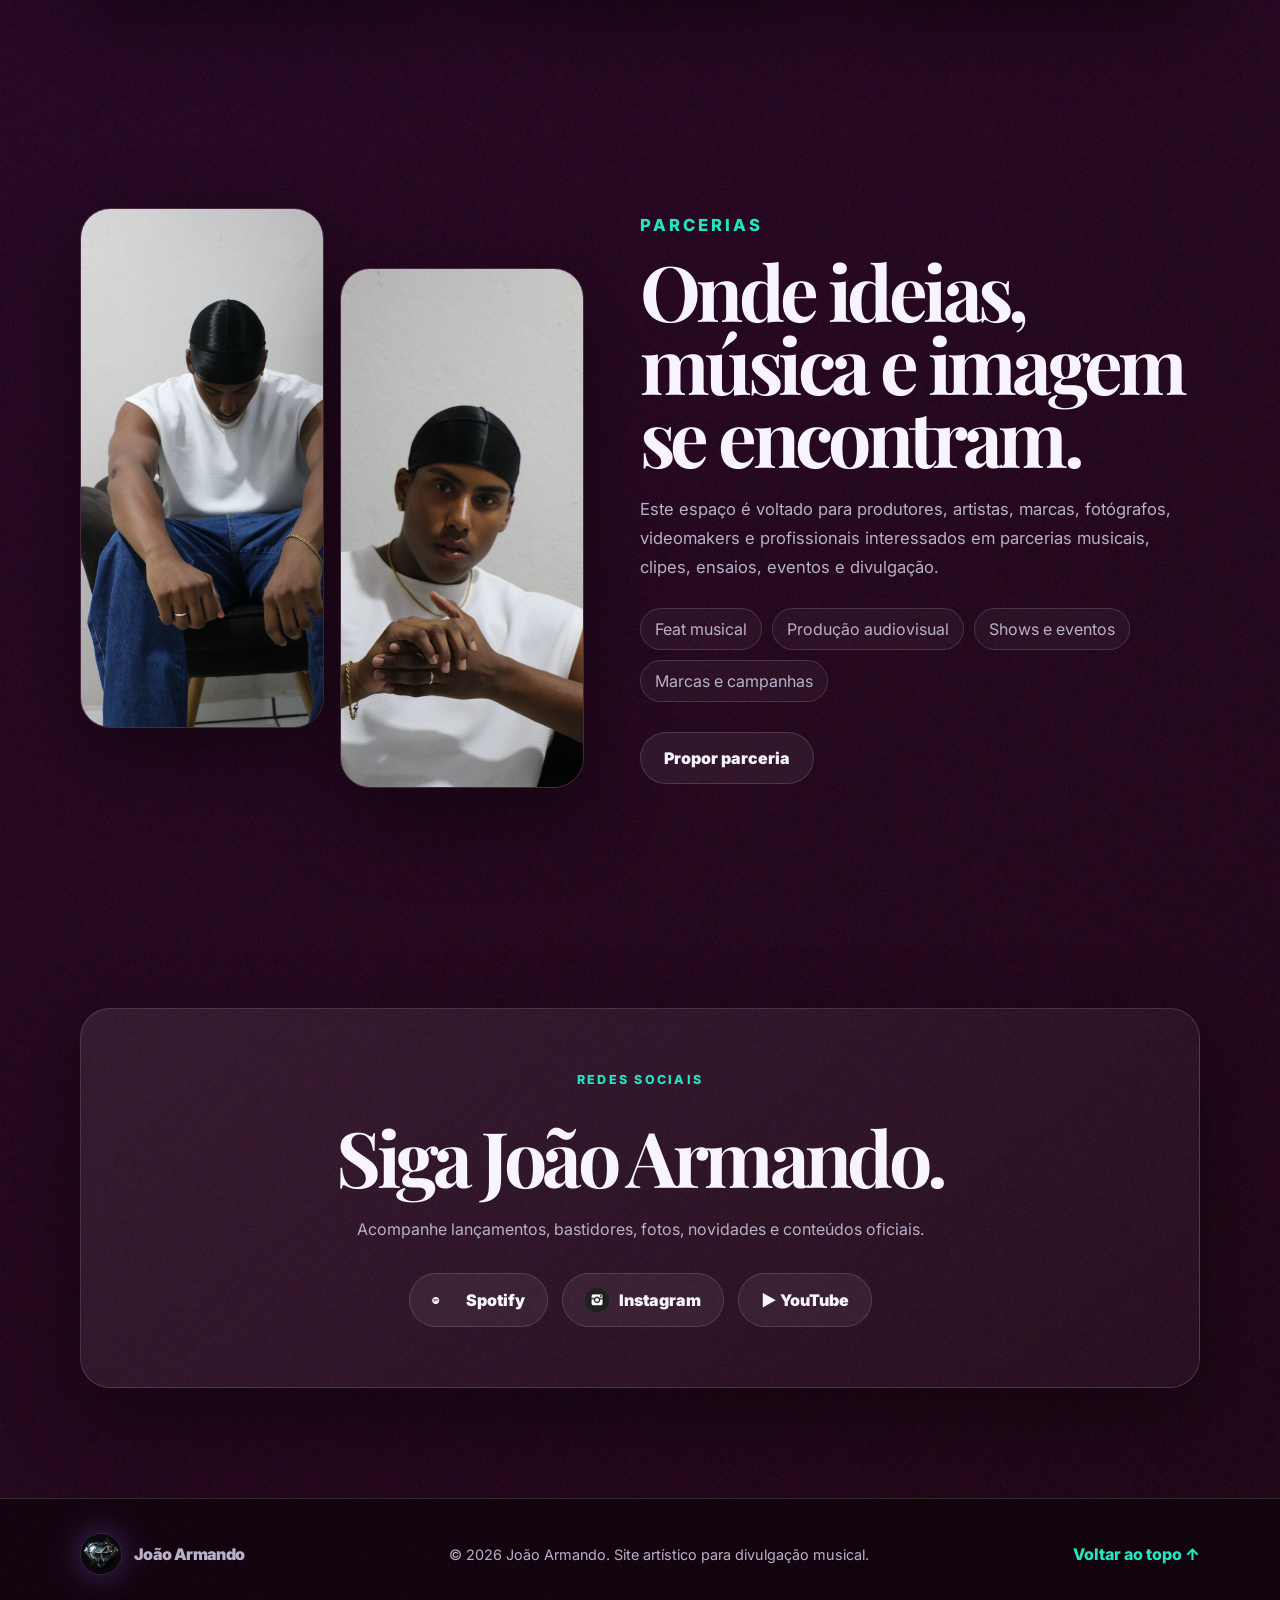
==== commit 90134ac3: "Relíquia" ====
--- a/index.html
+++ b/index.html
@@ -55,7 +55,7 @@
           <img src="imagens/foto-5.jpeg" alt="João Armando em sessão fotográfica" />
           <div class="glass-card">
             <span class="pulse"></span>
-            <p>Nova fase artística em construção.</p>
+            <p> “Construindo uma trajetória da promessa à referência na música brasileira.”</p>
           </div>
         </div>
       </div>
@@ -67,7 +67,7 @@
           <p class="eyebrow">Biografia</p>
           <h2 id="bio-title">Uma voz que nasce da vivência.</h2>
           <p>João Armando é um artista independente de Cuiabá-MT que busca transmitir sentimentos reais em suas canções. Sua proposta é compor e cantar músicas próximas da própria trajetória, trazendo temas como amor, relatos da vida, superação, rotina e histórias que conectam com quem escuta.</p>
-          <p>Com uma estética urbana, misteriosa e marcante, o artista constrói sua identidade musical de forma autêntica, valorizando letras com verdade e uma presença visual forte.</p>
+          <p>Com uma estética urbana, misteriosa e marcante, o artista constrói sua identidade musical de forma autêntica e versátil, valorizando letras com verdade e uma presença visual forte.</p>
         </div>
         <div class="quote-card reveal delay-1">
           <img src="imagens/foto-4.jpeg" alt="Retrato artístico de João Armando" />
@@ -79,9 +79,9 @@
     <section class="section music" id="musicas" aria-labelledby="music-title">
       <div class="container">
         <div class="section-heading reveal">
-          <p class="eyebrow">Divulgação musical</p>
+          <p class="eyebrow">Lançamentos musicais</p>
           <h2 id="music-title">Ouça, acompanhe e compartilhe.</h2>
-          <p>Espaço criado para divulgar lançamentos, clipes, singles, projetos futuros e links oficiais do artista.</p>
+          <p>Espaço criado para divulgação de lançamentos, clipes, singles, projetos futuros e links oficiais do artista.</p>
         </div>
         <div class="music-layout">
           <article class="feature-player reveal">
@@ -122,7 +122,7 @@
         <div class="cards-grid">
           <article class="info-card reveal">
             <h3>Nome artístico</h3>
-            <p>Também conhecido como “Relíquia”, João Armando carrega uma identidade voltada à originalidade e à permanência da arte.</p>
+            <p>Também conhecido como “Relíquia”, João Armando carrega uma identidade voltada à originalidade, versatilidade e à permanência da arte.</p>
           </article>
           <article class="info-card reveal delay-1">
             <h3>Composição</h3>
@@ -130,7 +130,7 @@
           </article>
           <article class="info-card reveal delay-2">
             <h3>Visual</h3>
-            <p>O diamante, o preto, o branco e os tons de roxo reforçam uma atmosfera elegante, noturna e artística.</p>
+            <p>O diamante, a cor Preta e os tons de roxo reforçam uma atmosfera marcante, cultural e artística.</p>
           </article>
         </div>
       </div>
@@ -152,7 +152,7 @@
             <span>Shows e eventos</span>
             <span>Marcas e campanhas</span>
           </div>
-          <a class="btn btn-secondary" href="mailto:contato@joaoarmando.com?subject=Parceria%20com%20Jo%C3%A3o%20Armando">Propor parceria</a>
+          <a class="btn btn-secondary" href="mailto: joaoarmando.faria@gmail.com?subject=Parceria%20com%20Jo%C3%A3o%20Armando">Propor parceria</a>
         </div>
       </div>
     </section>
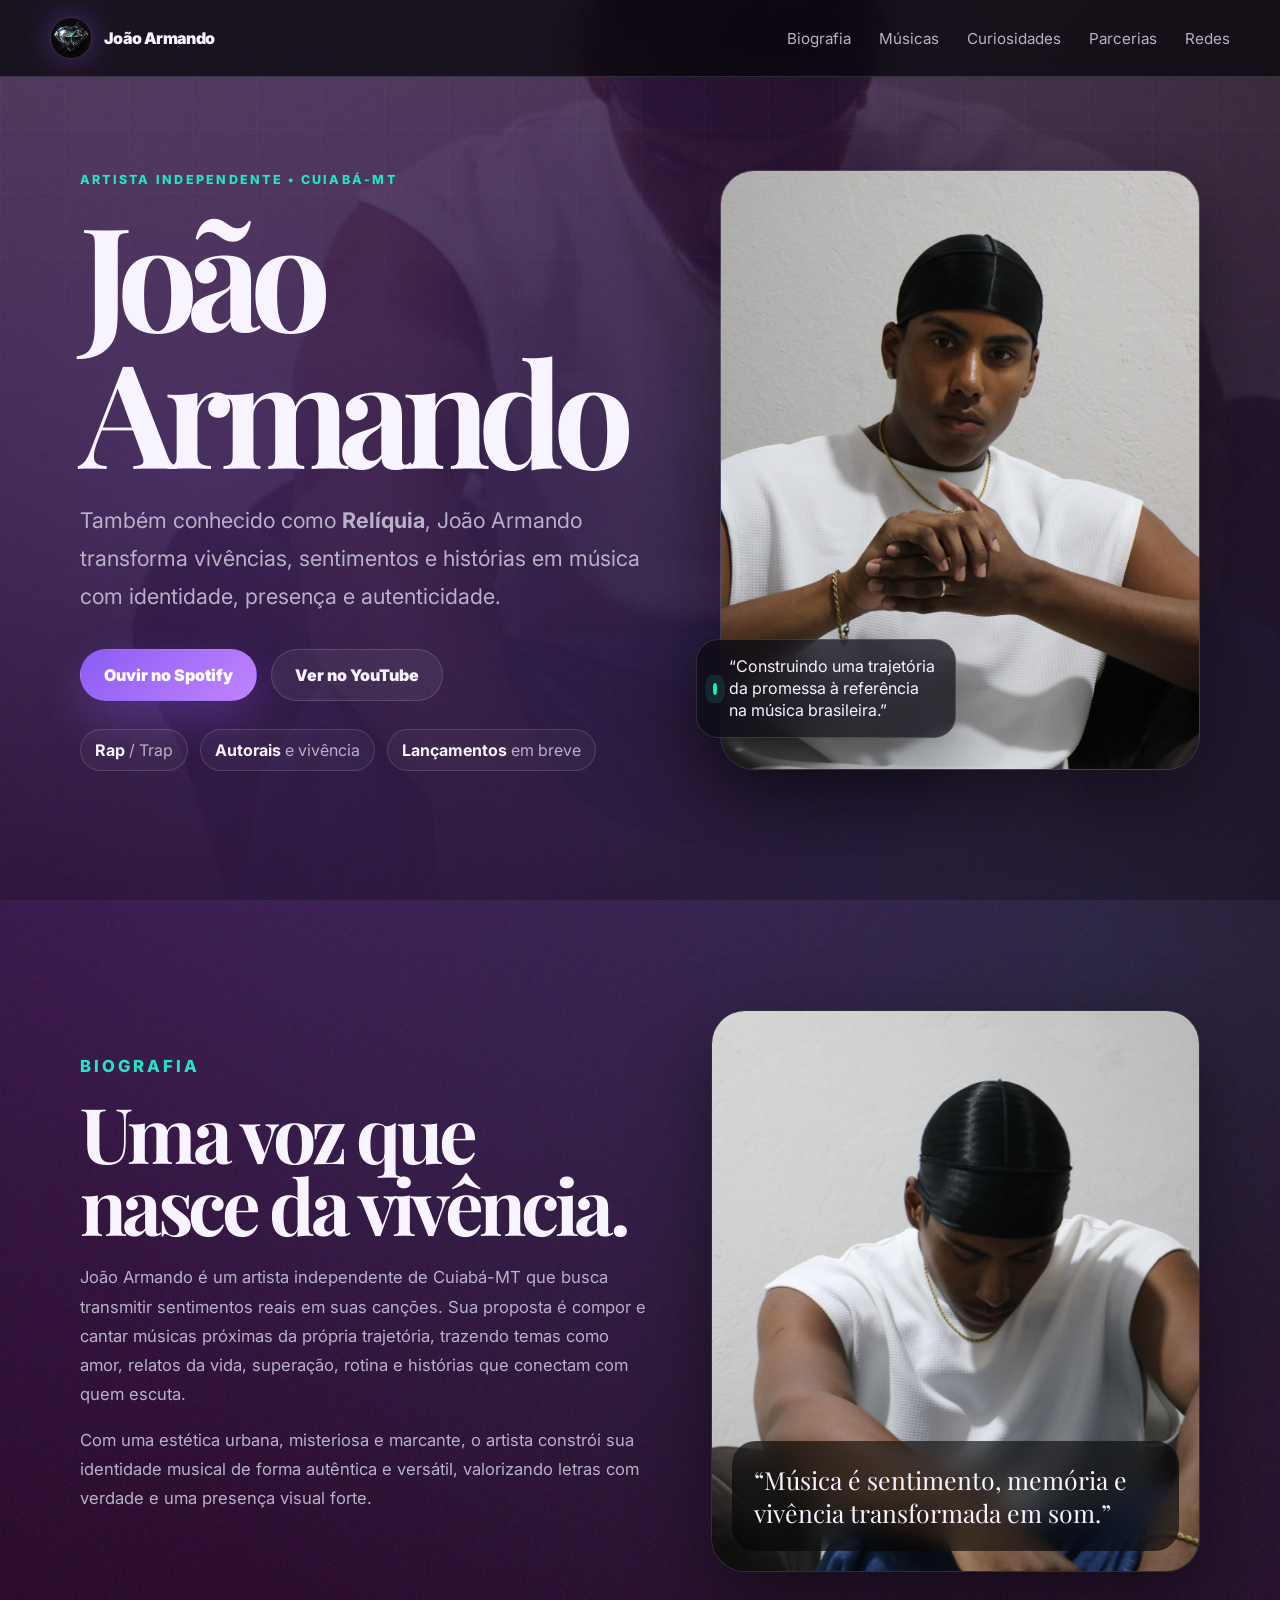
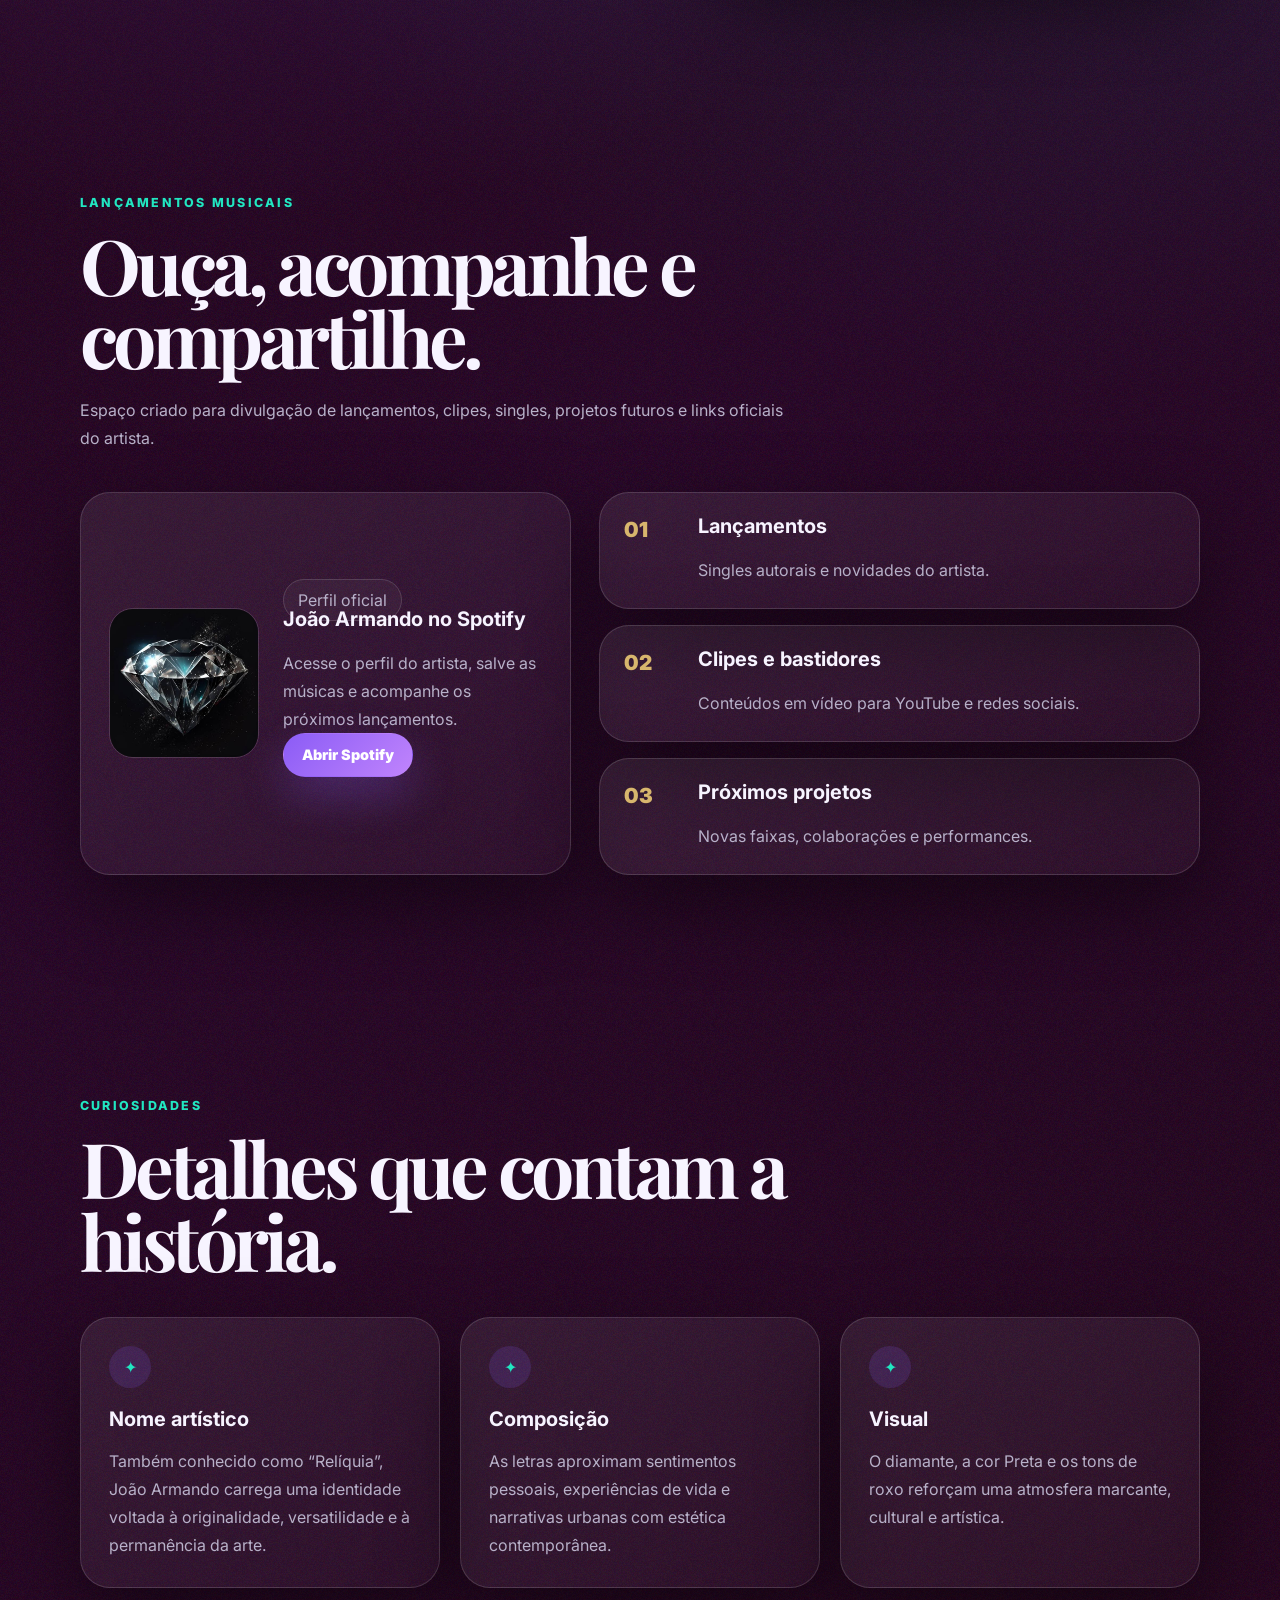
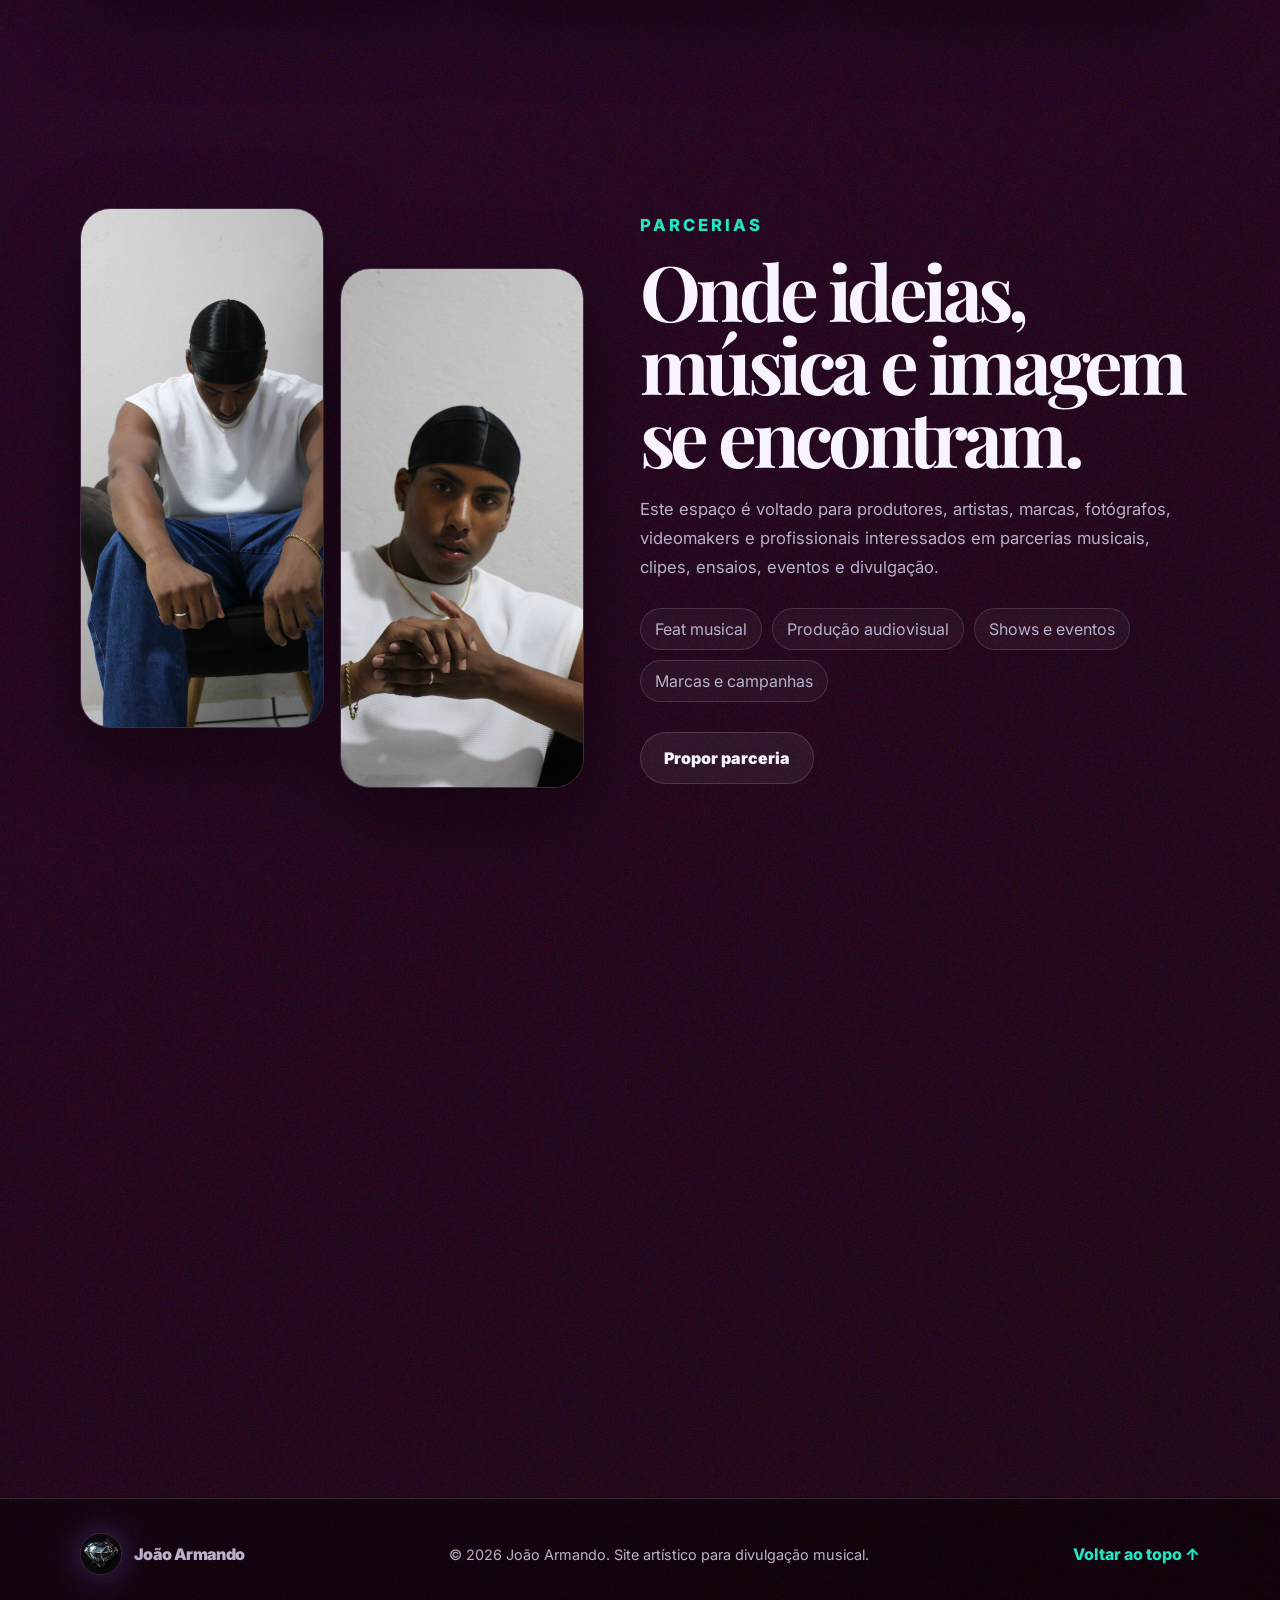
==== commit 3d014282: "Relíquia" ====
--- a/index.html
+++ b/index.html
@@ -203,4 +203,4 @@
     reveals.forEach((el) => observer.observe(el));
   </script>
 </body>
-</html>
+</html>
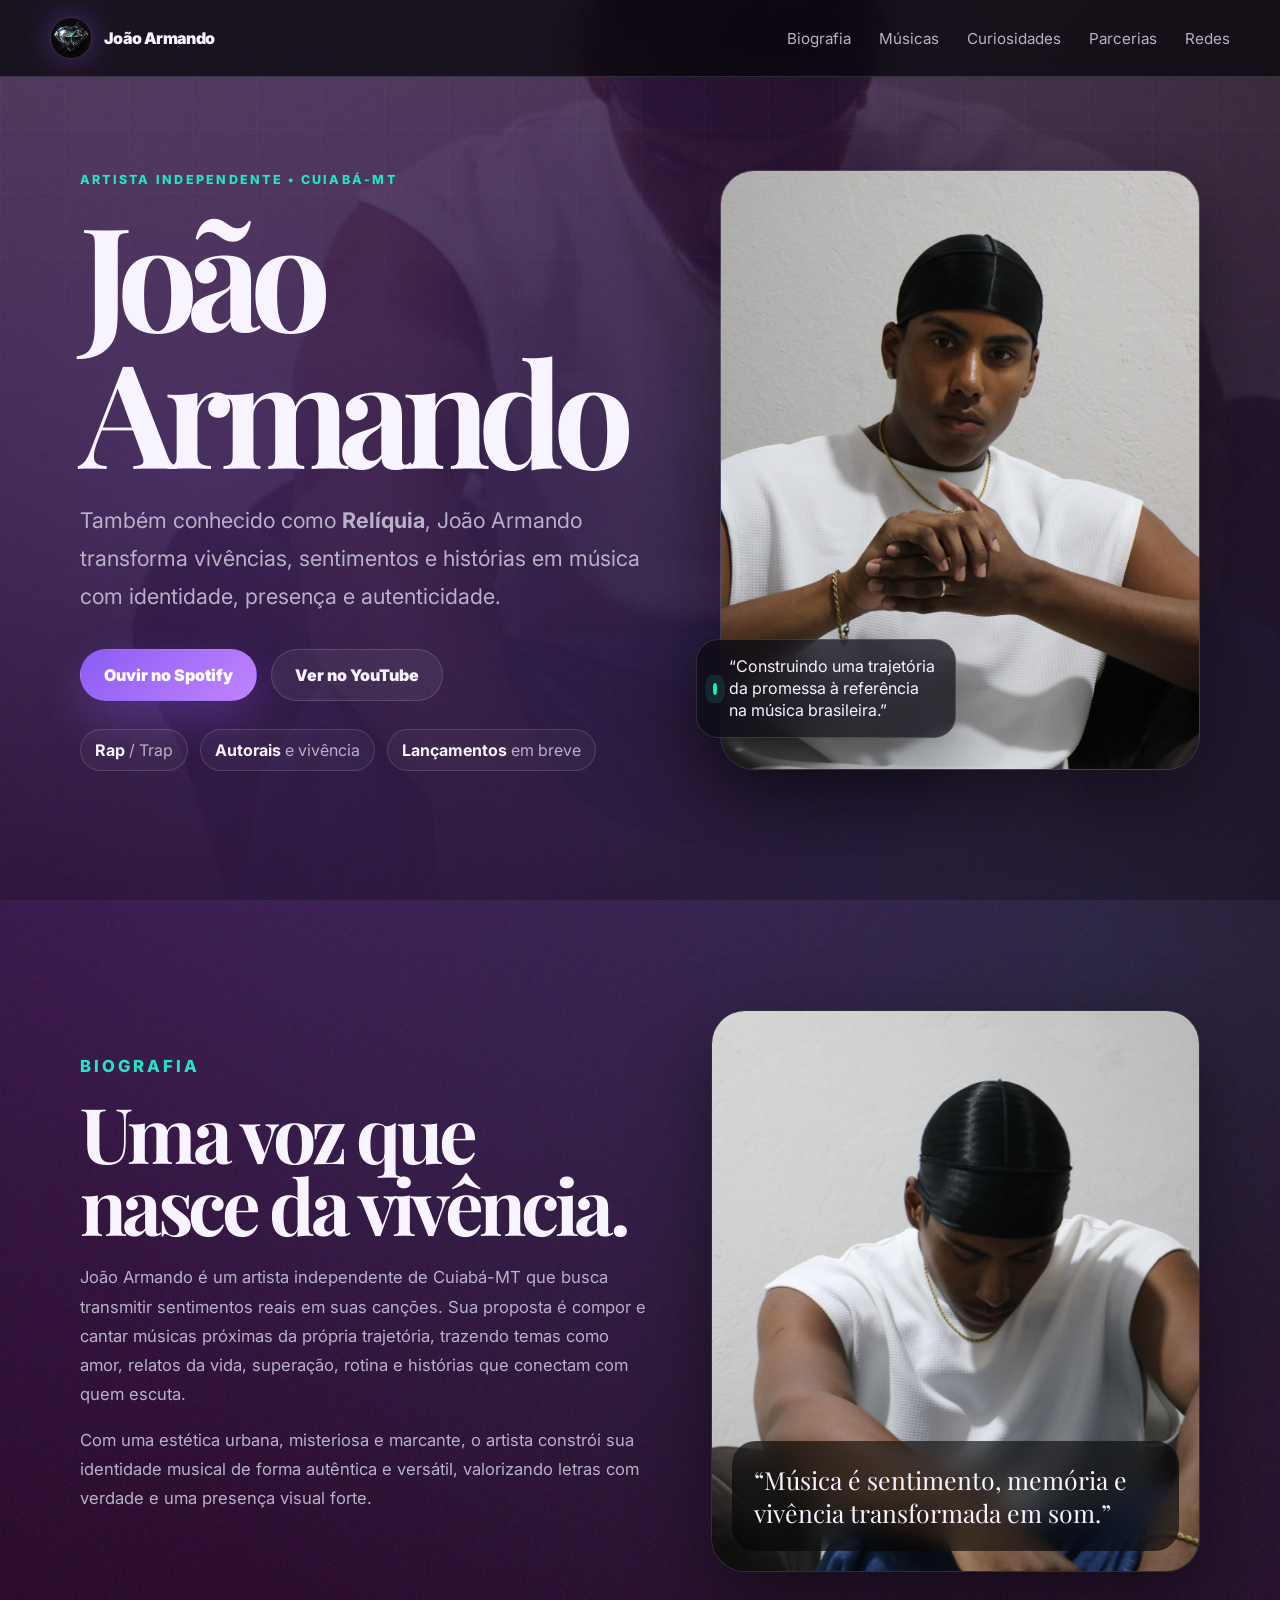
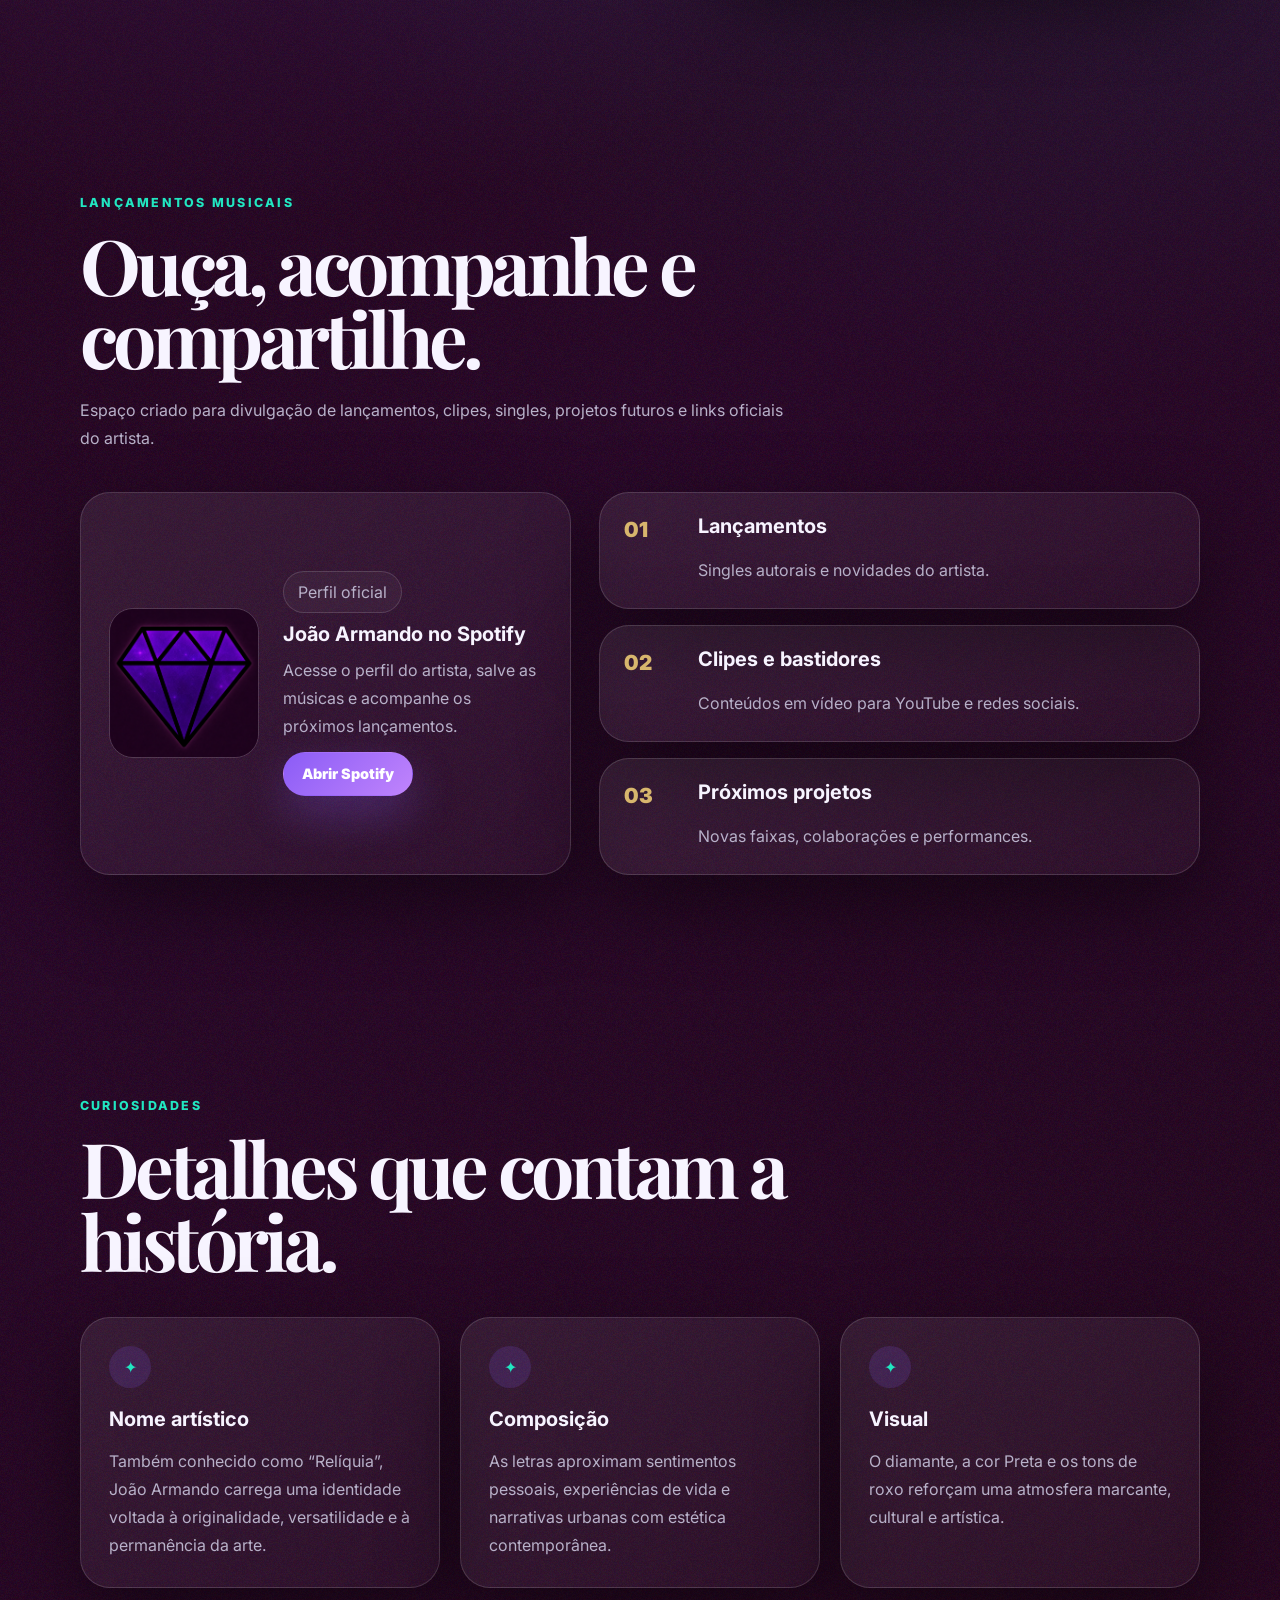
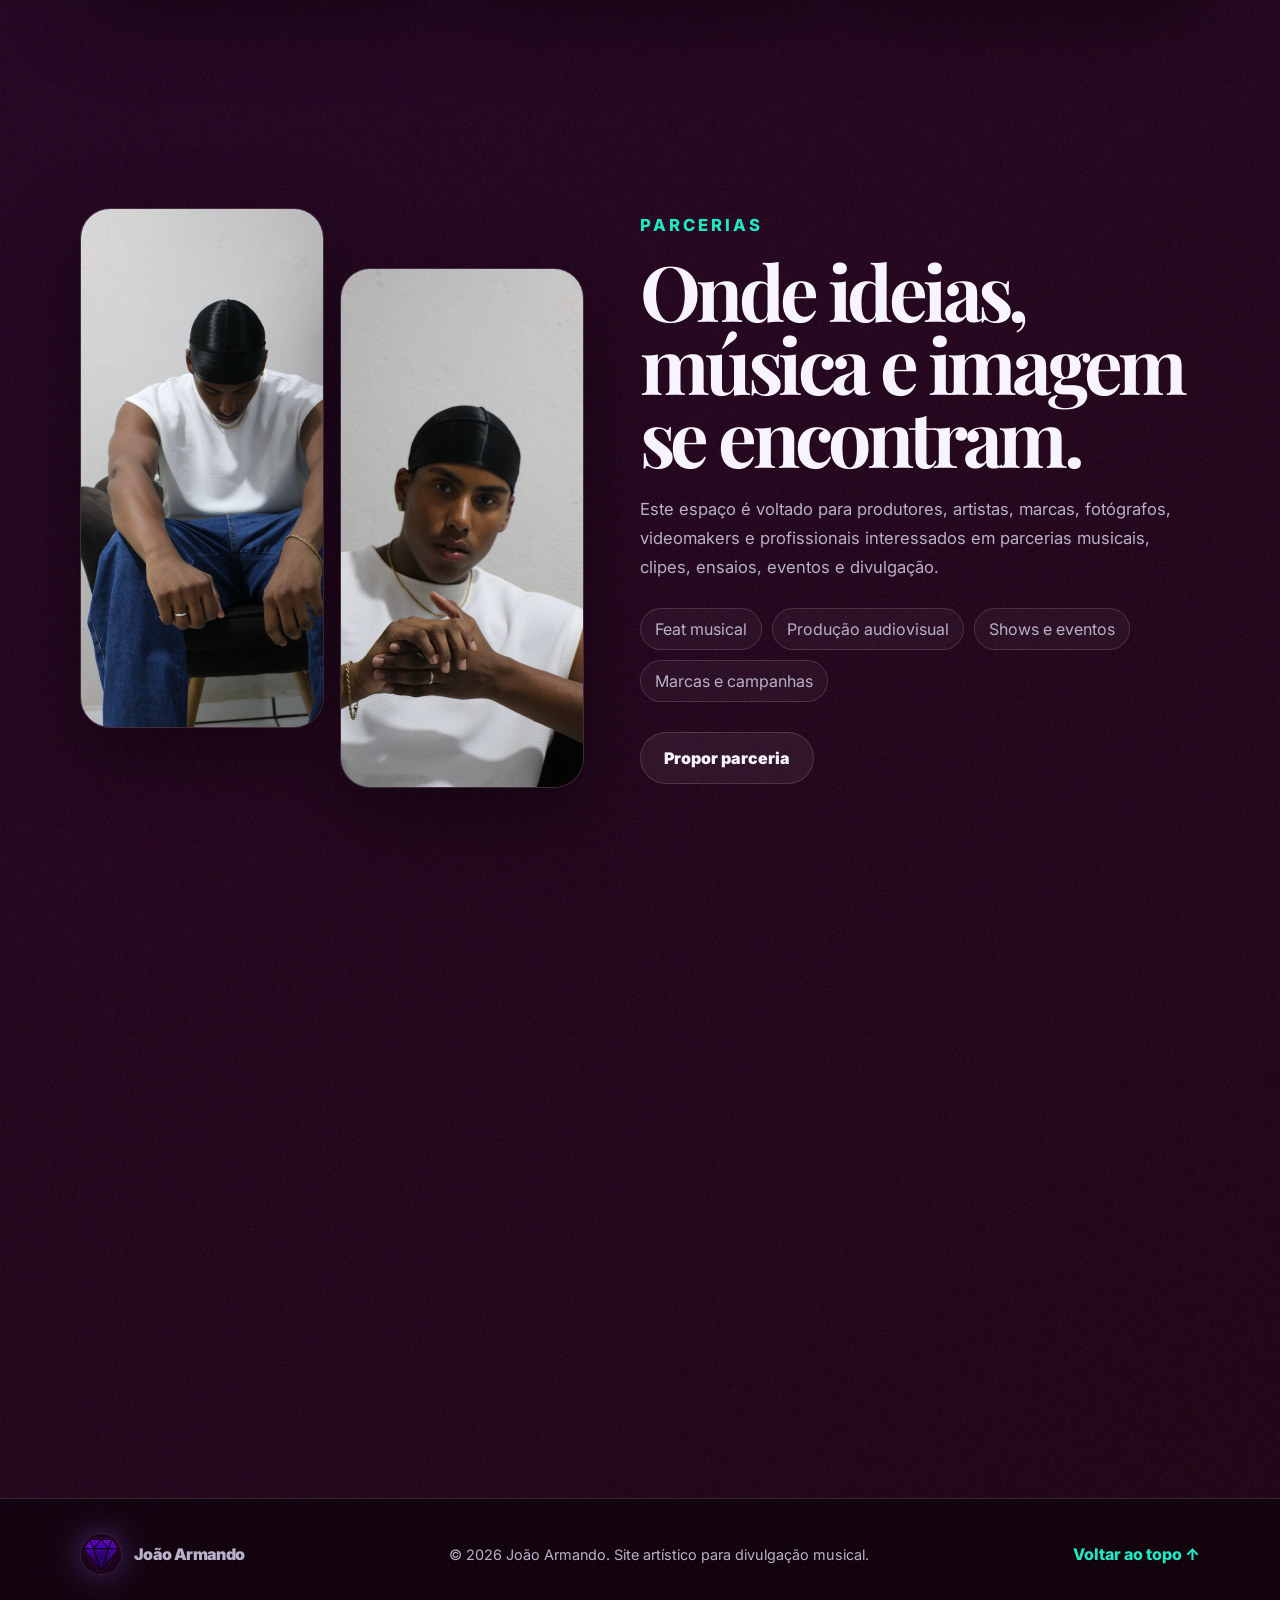
==== commit 5d26de96: "Ajuste de alinhamento na seção de música e substituição de imagem do diamante" ====
--- a/index.html
+++ b/index.html
@@ -19,7 +19,7 @@
   <header class="site-header" id="topo">
     <nav class="navbar" aria-label="Navegação principal">
       <a class="brand" href="#topo" aria-label="Página inicial João Armando">
-        <img src="imagens/diamante-5.jpeg" alt="Logo diamante João Armando" />
+        <img src="imagens/diamante-6.jpeg" alt="Logo diamante João Armando" />
         <span>João Armando</span>
       </a>
       <button class="menu-toggle" aria-label="Abrir menu" aria-controls="menu" aria-expanded="false">☰</button>
@@ -77,41 +77,41 @@
     </section>
 
     <section class="section music" id="musicas" aria-labelledby="music-title">
-      <div class="container">
-        <div class="section-heading reveal">
-          <p class="eyebrow">Lançamentos musicais</p>
-          <h2 id="music-title">Ouça, acompanhe e compartilhe.</h2>
-          <p>Espaço criado para divulgação de lançamentos, clipes, singles, projetos futuros e links oficiais do artista.</p>
-        </div>
-        <div class="music-layout">
-          <article class="feature-player reveal">
-            <div class="cover-art">
-              <img src="imagens/diamante-5.jpeg" alt="Arte de capa com diamante" />
-            </div>
-            <div>
-              <span class="tag">Perfil oficial</span>
-              <h3>João Armando no Spotify</h3>
-              <p>Acesse o perfil do artista, salve as músicas e acompanhe os próximos lançamentos.</p>
-              <a class="btn btn-primary small" href="https://open.spotify.com/intl-pt/artist/1fcetspB9sifVRF2FHH1wx" target="_blank" rel="noopener noreferrer">Abrir Spotify</a>
-            </div>
-          </article>
-          <div class="track-list reveal delay-1">
-            <article>
-              <span>01</span>
-              <div><h3>Lançamentos</h3><p>Singles autorais e novidades do artista.</p></div>
-            </article>
-            <article>
-              <span>02</span>
-              <div><h3>Clipes e bastidores</h3><p>Conteúdos em vídeo para YouTube e redes sociais.</p></div>
-            </article>
-            <article>
-              <span>03</span>
-              <div><h3>Próximos projetos</h3><p>Novas faixas, colaborações e performances.</p></div>
-            </article>
-          </div>
-        </div>
-      </div>
-    </section>
+  <div class="container">
+    <div class="section-heading reveal">
+      <p class="eyebrow">Lançamentos musicais</p>
+      <h2 id="music-title">Ouça, acompanhe e compartilhe.</h2>
+      <p>Espaço criado para divulgação de lançamentos, clipes, singles, projetos futuros e links oficiais do artista.</p>
+    </div>
+    <div class="music-layout">
+      <article class="feature-player reveal">
+        <div class="cover-art">
+          <img src="imagens/diamante-5.jpeg" alt="Arte de capa com diamante" />
+        </div>
+        <div style="display: flex; flex-direction: column; align-items: flex-start; gap: 12px;">
+          <span class="tag" style="display: inline-block; width: fit-content; position: static;">Perfil oficial</span>
+          <h3 style="margin: 0;">João Armando no Spotify</h3>
+          <p style="margin: 0;">Acesse o perfil do artista, salve as músicas e acompanhe os próximos lançamentos.</p>
+          <a class="btn btn-primary small" href="https://open.spotify.com/intl-pt/artist/1fcetspB9sifVRF2FHH1wx" target="_blank" rel="noopener noreferrer">Abrir Spotify</a>
+        </div>
+      </article>
+      <div class="track-list reveal delay-1">
+        <article>
+          <span>01</span>
+          <div><h3>Lançamentos</h3><p>Singles autorais e novidades do artista.</p></div>
+        </article>
+        <article>
+          <span>02</span>
+          <div><h3>Clipes e bastidores</h3><p>Conteúdos em vídeo para YouTube e redes sociais.</p></div>
+        </article>
+        <article>
+          <span>03</span>
+          <div><h3>Próximos projetos</h3><p>Novas faixas, colaborações e performances.</p></div>
+        </article>
+      </div>
+    </div>
+  </div>
+</section>
 
     <section class="section curiosities" id="curiosidades" aria-labelledby="curiosities-title">
       <div class="container">
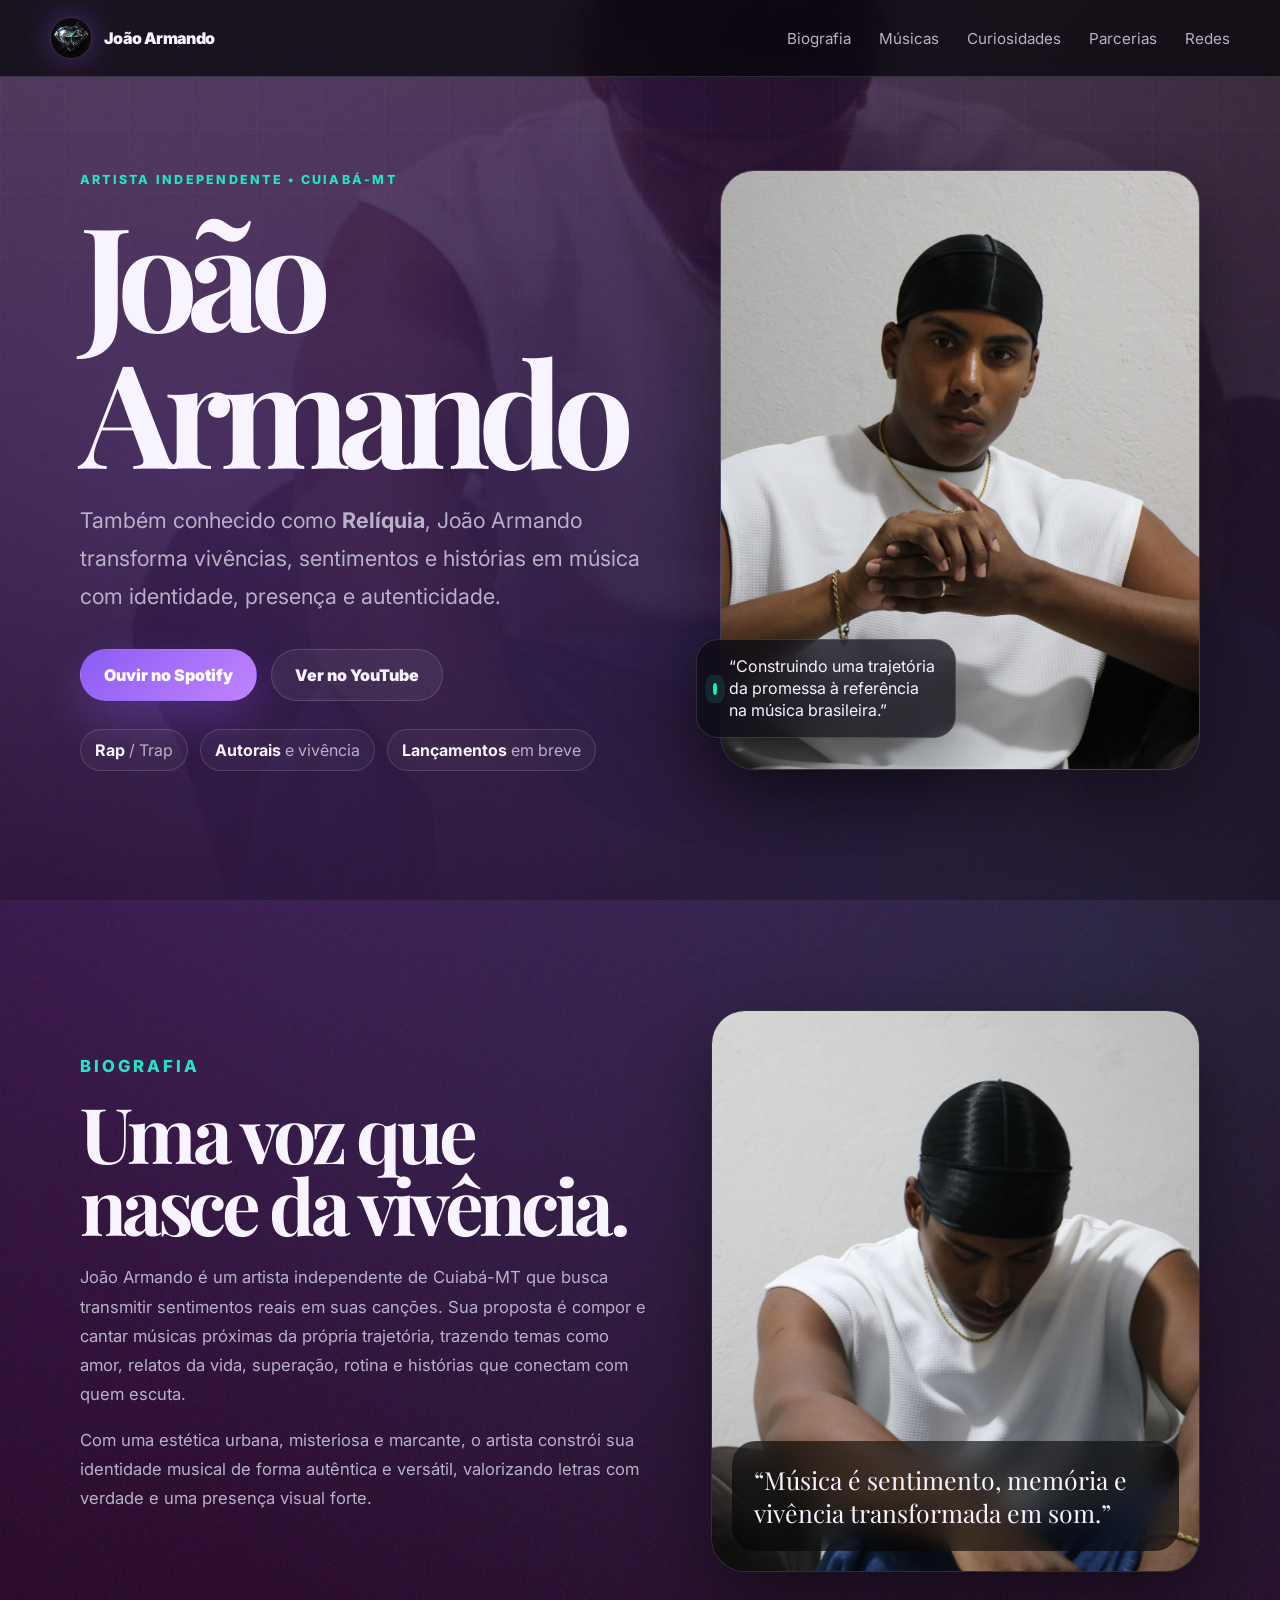
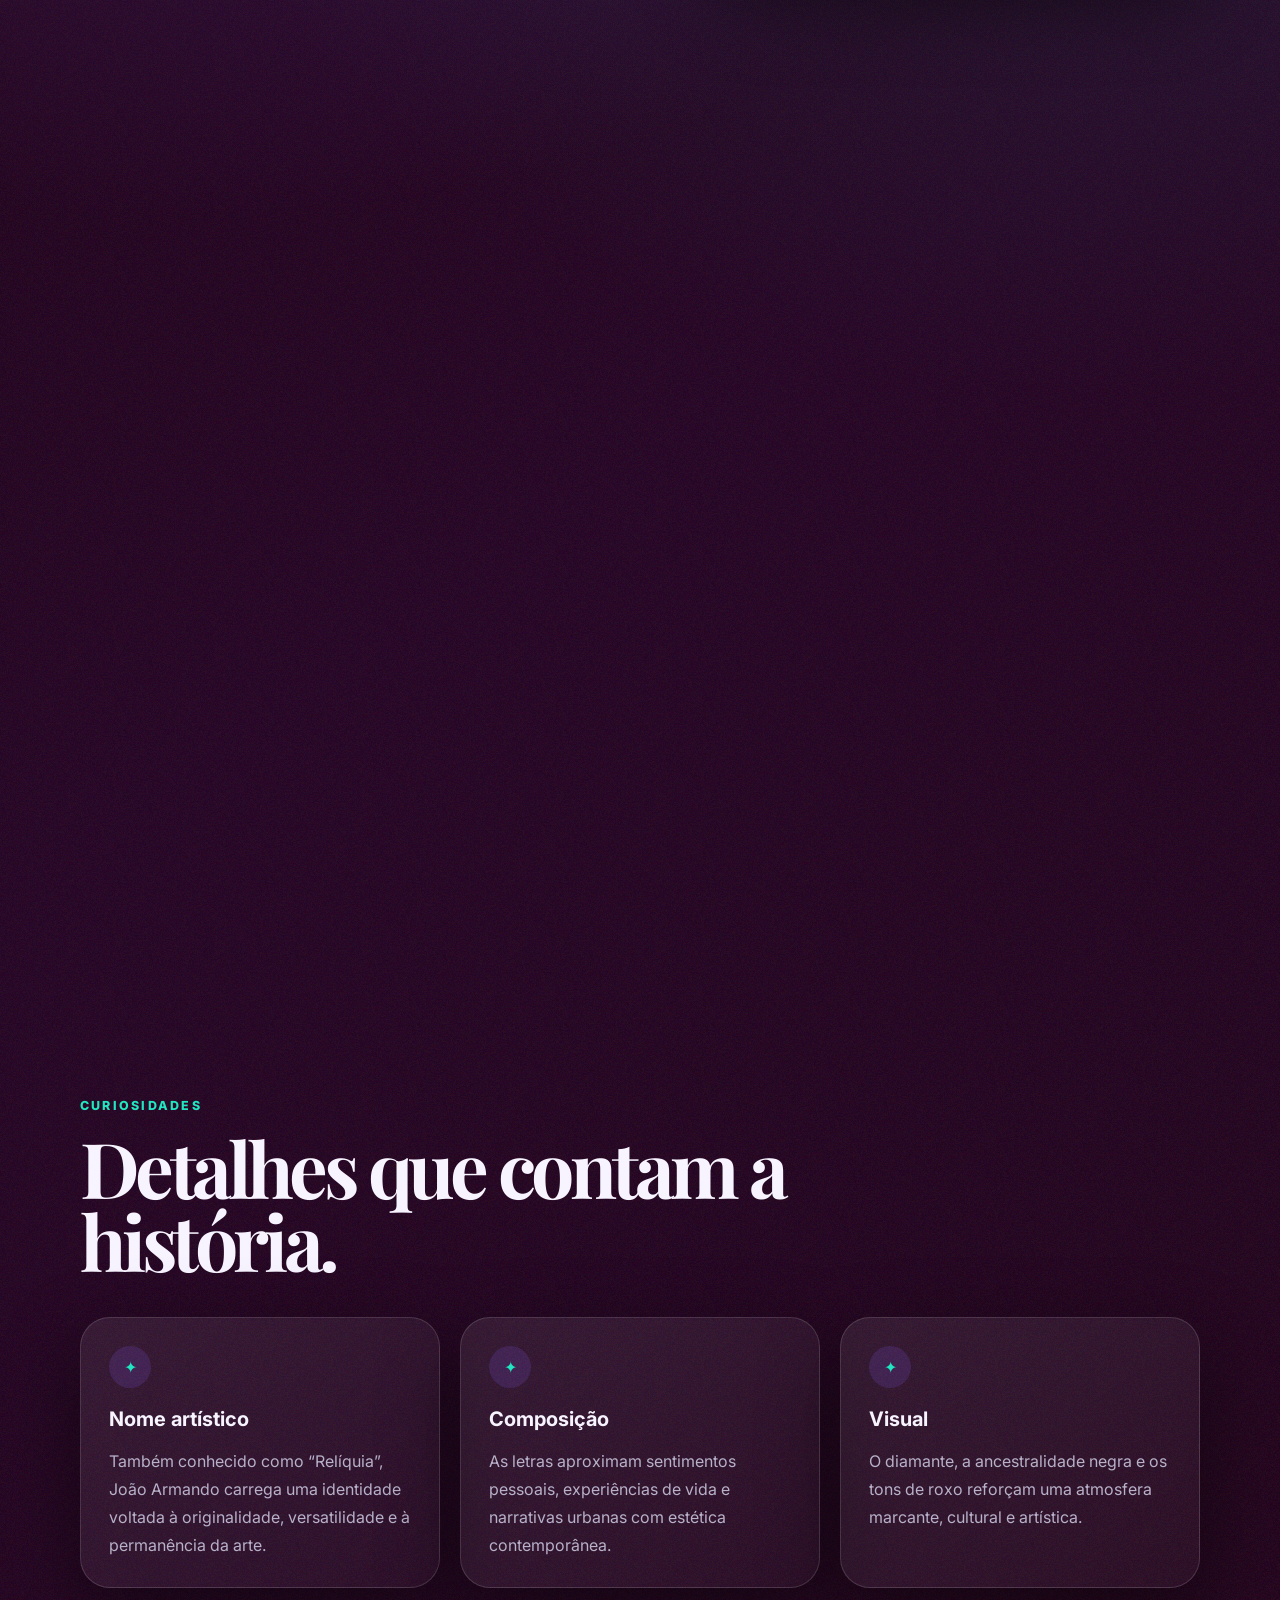
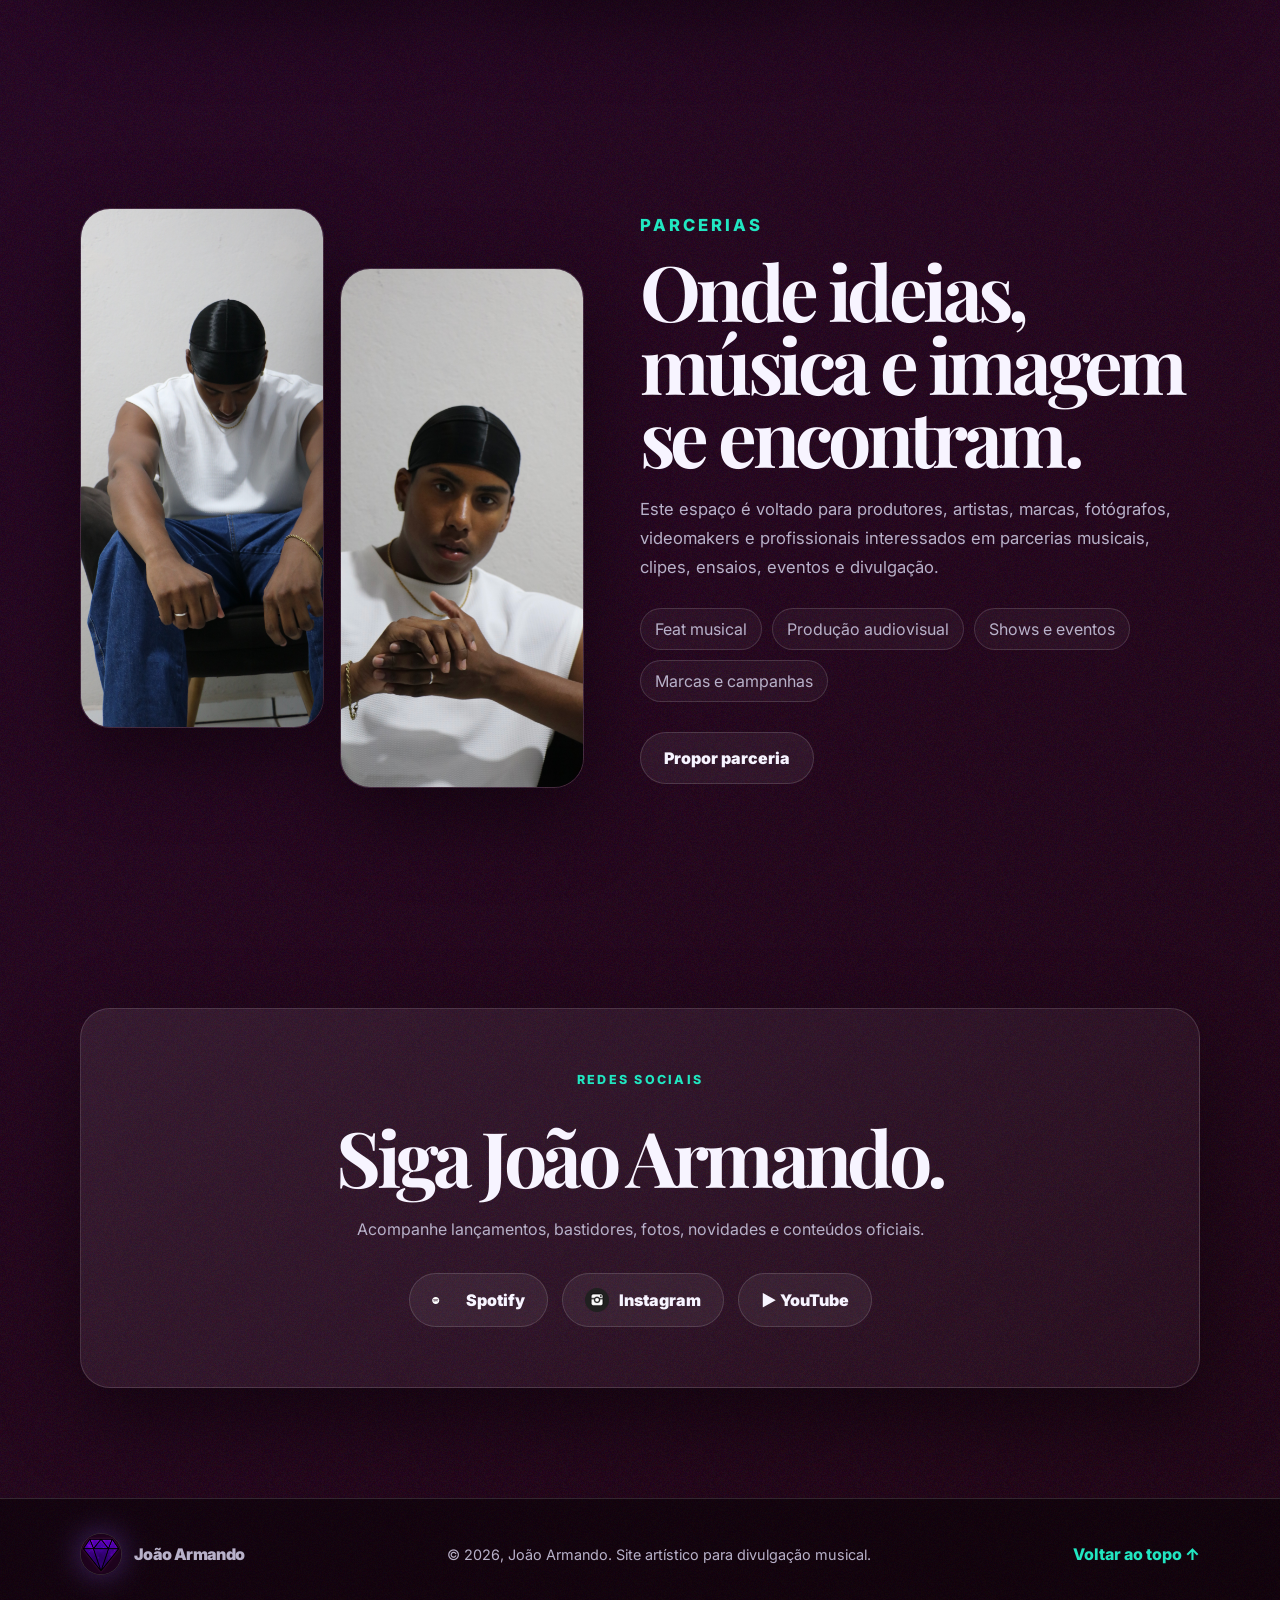
==== commit 4db113a7: "Relíquia" ====
--- a/index.html
+++ b/index.html
@@ -89,7 +89,7 @@
           <img src="imagens/diamante-5.jpeg" alt="Arte de capa com diamante" />
         </div>
         <div style="display: flex; flex-direction: column; align-items: flex-start; gap: 12px;">
-          <span class="tag" style="display: inline-block; width: fit-content; position: static;">Perfil oficial</span>
+          <span class="tag" style="display: inline-block; width: fit-content; position: static;">Perfil Oficial</span>
           <h3 style="margin: 0;">João Armando no Spotify</h3>
           <p style="margin: 0;">Acesse o perfil do artista, salve as músicas e acompanhe os próximos lançamentos.</p>
           <a class="btn btn-primary small" href="https://open.spotify.com/intl-pt/artist/1fcetspB9sifVRF2FHH1wx" target="_blank" rel="noopener noreferrer">Abrir Spotify</a>
@@ -102,7 +102,7 @@
         </article>
         <article>
           <span>02</span>
-          <div><h3>Clipes e bastidores</h3><p>Conteúdos em vídeo para YouTube e redes sociais.</p></div>
+          <div><h3>Clipes e bastidores</h3><p>Conteúdos em vídeo no YouTube e redes sociais.</p></div>
         </article>
         <article>
           <span>03</span>
@@ -130,7 +130,7 @@
           </article>
           <article class="info-card reveal delay-2">
             <h3>Visual</h3>
-            <p>O diamante, a cor Preta e os tons de roxo reforçam uma atmosfera marcante, cultural e artística.</p>
+            <p>O diamante, a ancestralidade negra e os tons de roxo reforçam uma atmosfera marcante, cultural e artística.</p>
           </article>
         </div>
       </div>
@@ -177,12 +177,12 @@
 
   <footer class="site-footer">
     <div class="container footer-grid">
-      <a class="brand" href="#topo">
+      <a class="brand" href="index.html" aria-label="Página inicial João Armando">
         <img src="imagens/diamante-5.jpeg" alt="Logo diamante João Armando" />
         <span>João Armando</span>
       </a>
-      <p>© 2026 João Armando. Site artístico para divulgação musical.</p>
-      <a href="#topo">Voltar ao topo ↑</a>
+      <p>© 2026, João Armando. Site artístico para divulgação musical.</p>
+      <a href="index.html">Voltar ao topo ↑</a>
     </div>
   </footer>
 
--- a/css/style.css
+++ b/css/style.css
@@ -189,4 +189,4 @@
   .quote-card img, .gallery-mosaic img { height: 360px; }
   .gallery-mosaic { grid-template-columns: 1fr; }
   .gallery-mosaic img:nth-child(2) { margin-top: 0; }
-}
+}
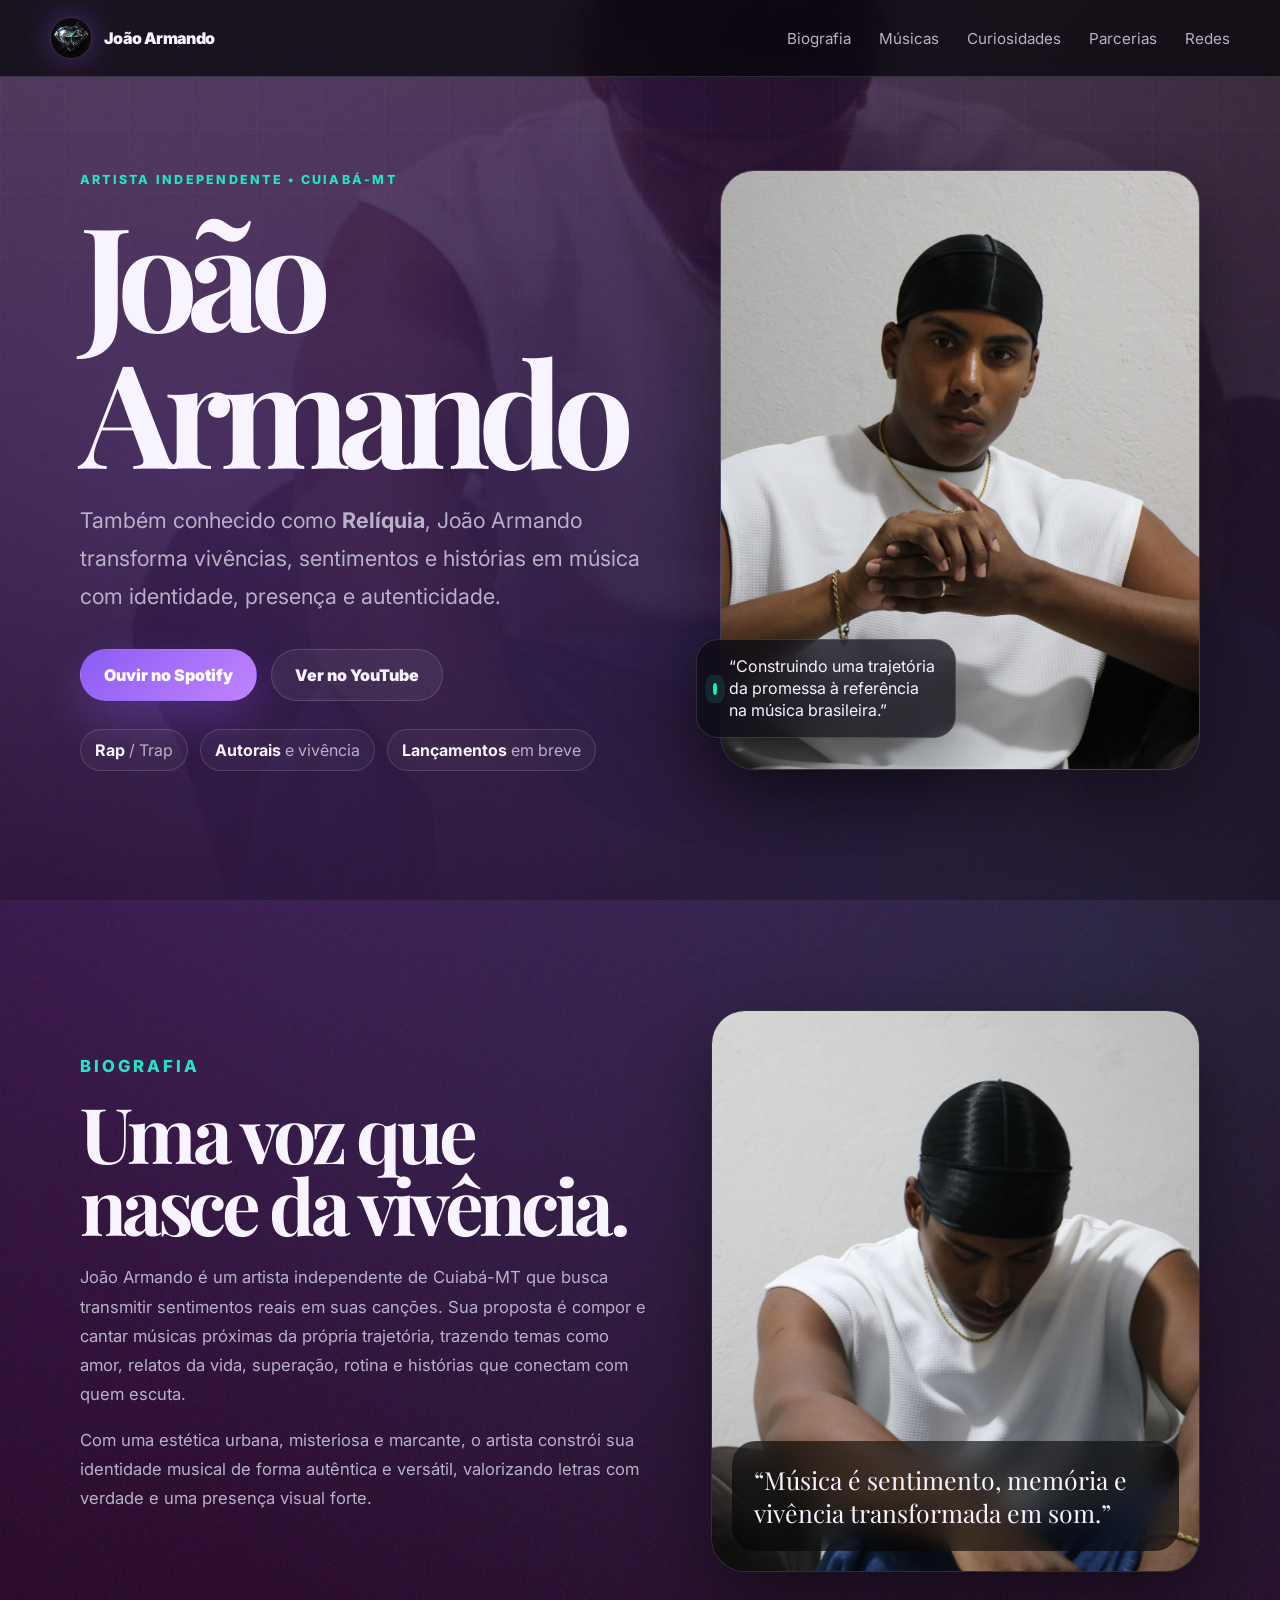
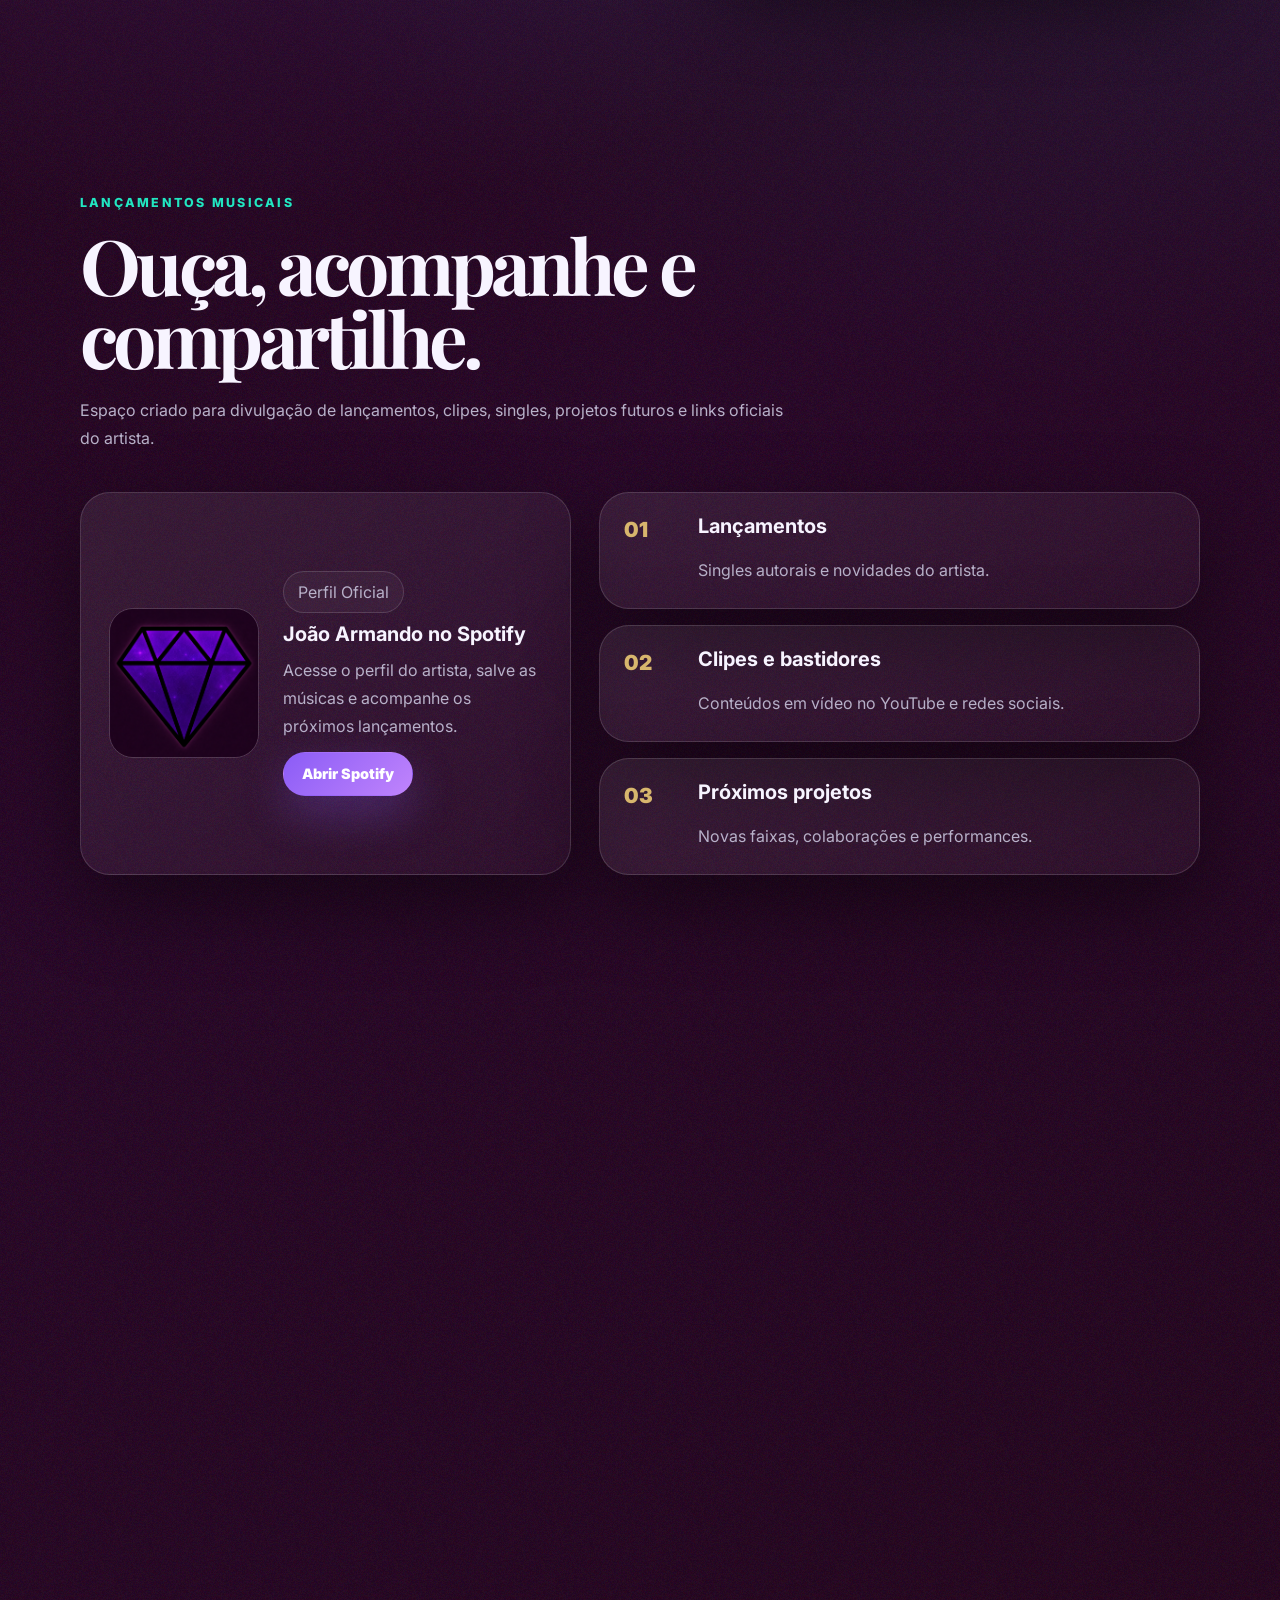
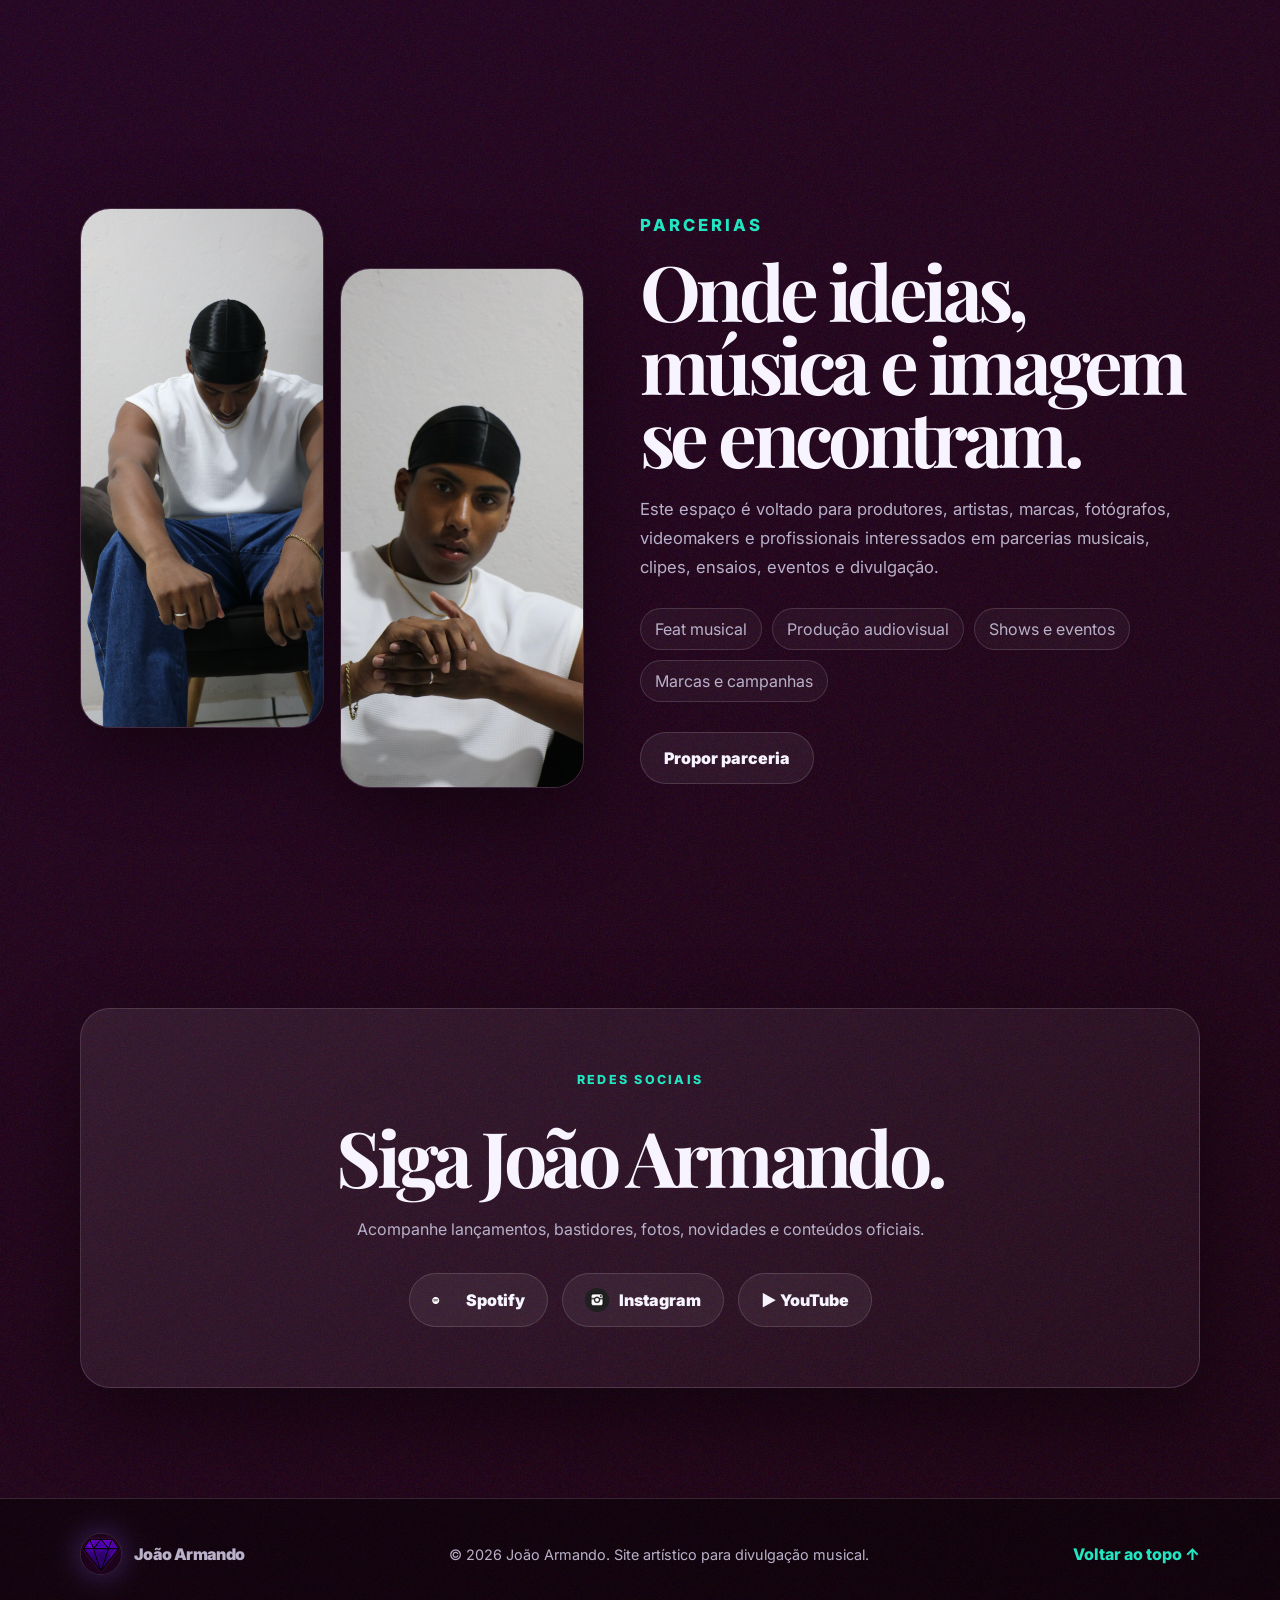
==== commit b913c407: "Merge branch 'main' of https://github.com/celgabrielm-creator/Joao_Armando-Site" ====
--- a/index.html
+++ b/index.html
@@ -181,7 +181,7 @@
         <img src="imagens/diamante-5.jpeg" alt="Logo diamante João Armando" />
         <span>João Armando</span>
       </a>
-      <p>© 2026, João Armando. Site artístico para divulgação musical.</p>
+      <p>© 2026 João Armando. Site artístico para divulgação musical.</p>
       <a href="index.html">Voltar ao topo ↑</a>
     </div>
   </footer>
